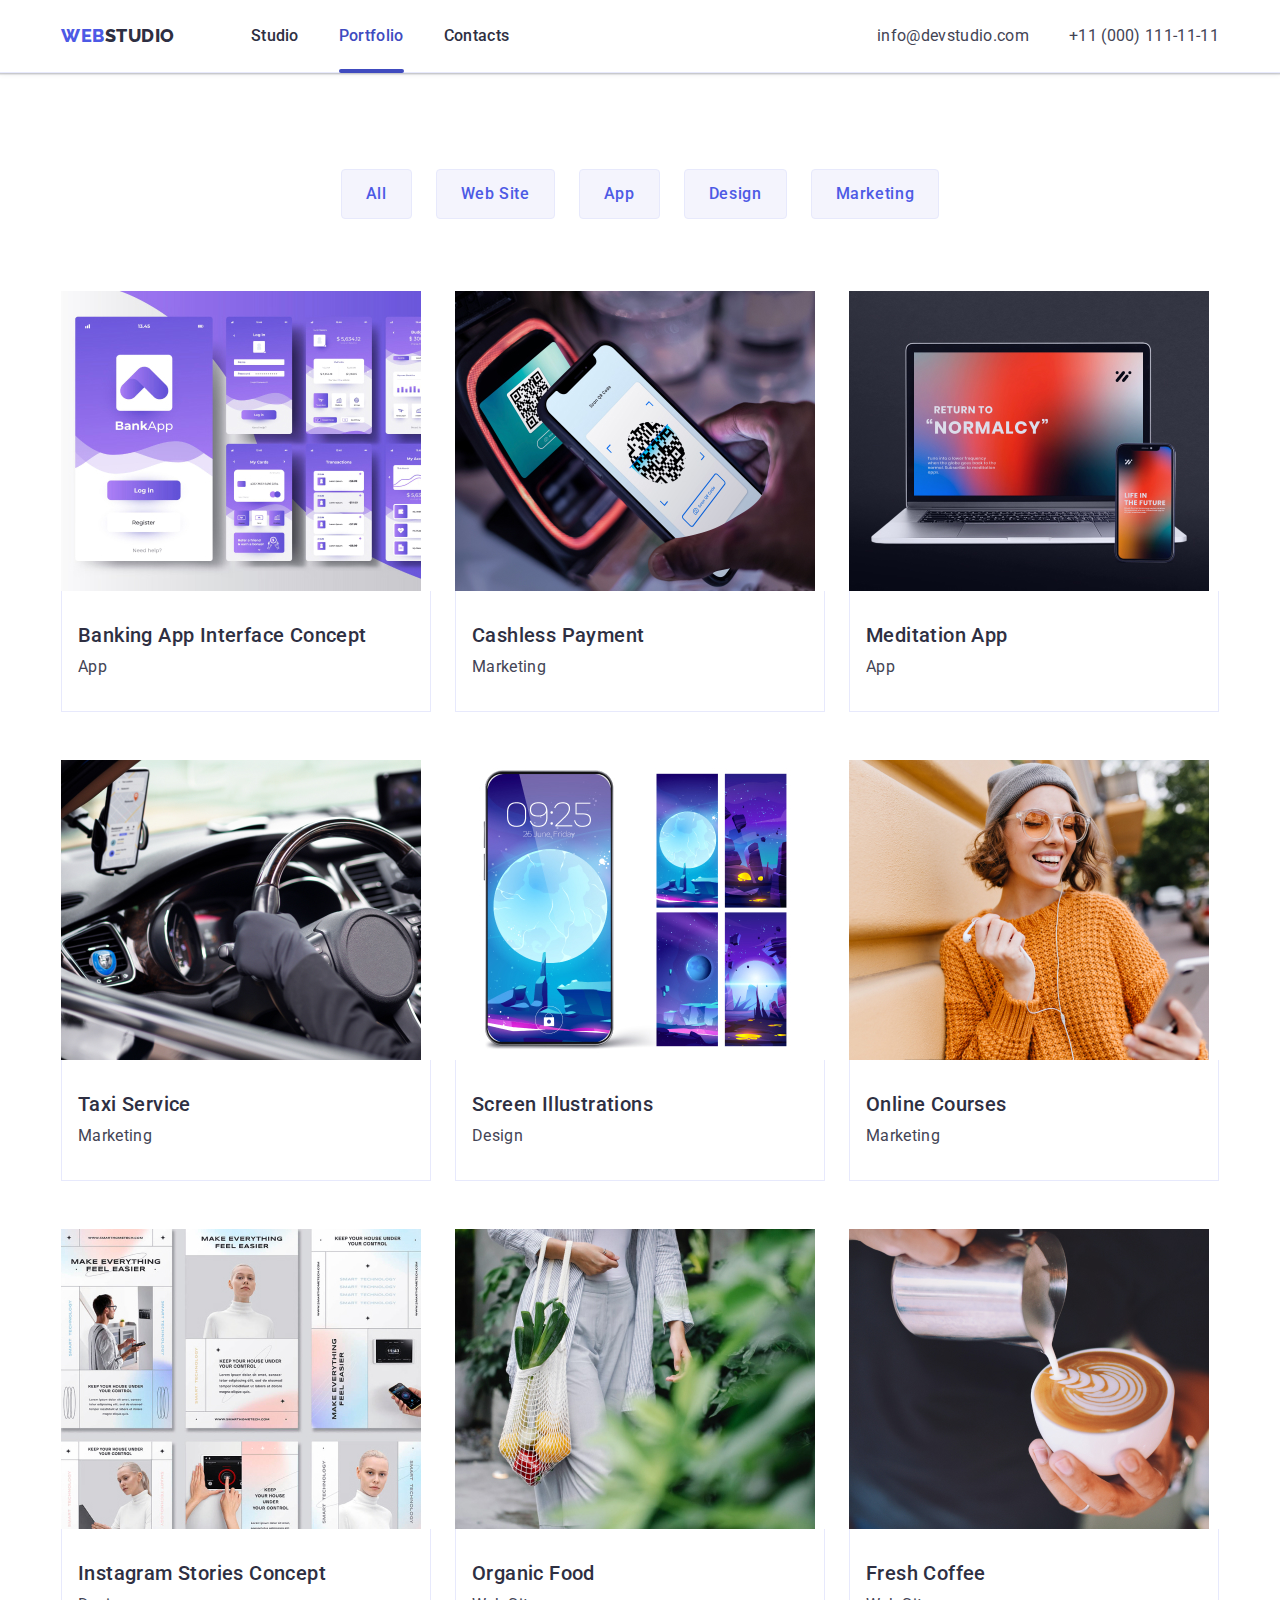
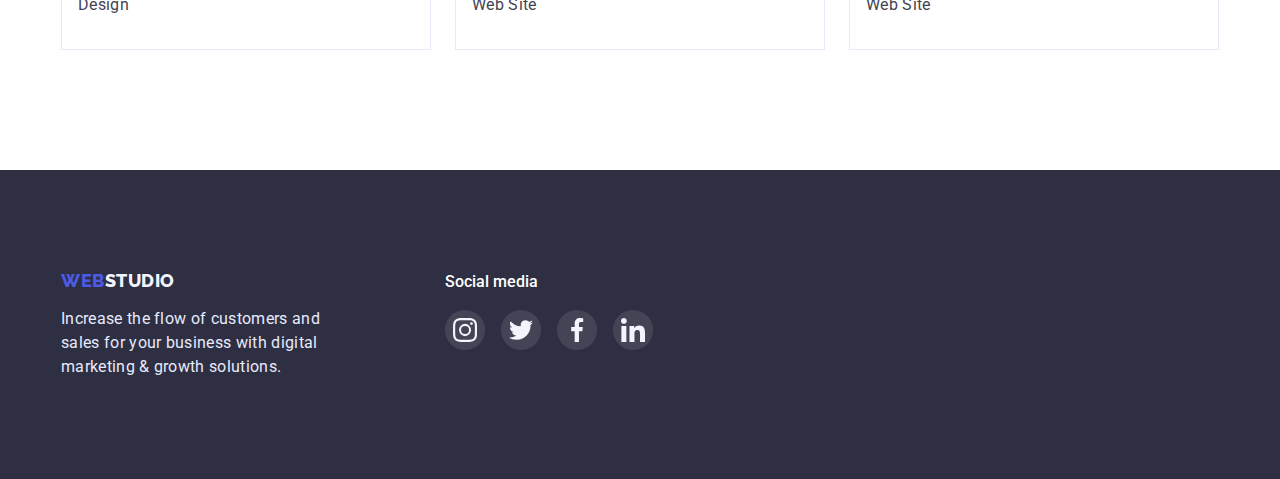
==== portfolio.html @ f6833907 "2214" ====
<!DOCTYPE html>
<html lang="en">

<head>
    <meta charset="UTF-8">
    <meta http-equiv="X-UA-Compatible" content="IE=edge">
    <meta name="viewport" content="width=device-width, initial-scale=1.0">
    <title>studio</title>
    <link rel="preconnect" href="https://fonts.googleapis.com">
    <link rel="preconnect" href="https://fonts.gstatic.com" crossorigin>
    <link
        href="https://fonts.googleapis.com/css2?family=Raleway:wght@800&family=Roboto+Mono:wght@600&family=Roboto:wght@400;500;700&display=swap"
        rel="stylesheet">
    <link rel="stylesheet" href="https://cdnjs.cloudflare.com/ajax/libs/modern-normalize/1.1.0/modern-normalize.min.css"
        integrity="sha512-wpPYUAdjBVSE4KJnH1VR1HeZfpl1ub8YT/NKx4PuQ5NmX2tKuGu6U/JRp5y+Y8XG2tV+wKQpNHVUX03MfMFn9Q=="
        crossorigin="anonymous" referrerpolicy="no-referrer" />
    <link rel="stylesheet" href="./css/styles.css" />

</head>

<body>
<header class="header">
    <div class="container header-container">
        <nav class="header-nav">
            <a class="header-logo link" href="./portfolio.html">Web<span class="header-span">Studio</span></a>
            <ul class="header-list list">
                <li class="header-item"><a class="header-button link" href="./index.html">Studio</a></li>
                <li class="header-item"><a class="header-button strip link" href="./portfolio.html">Portfolio</a></li>
                <li class="header-item"><a class="header-button link" href="">Contacts</a></li>
            </ul>
        </nav>
        <address class="header-address list">
            <ul class="header-address list">
                <li class="header-email list"><a class="header-email link"
                        href="mailto:info@devstudio.com">info@devstudio.com</a></li>
                <li class="header-email list"><a class="header-email link" href="tel:+110001111111">+11 (000)
                        111-11-11</a></li>
            </ul>
        </address>
    </div>
</header>
<main>
    <section class="section section-portfolio">
        <div class="container">
            <h1 class="visually-hidden">menu</h1>

            <ul class="menu-btn list">
                <li><button class="all-btn" type="button">All</button></li>
                <li><button class="all-btn" type="button">Web Site</button></li>
                <li><button class="all-btn" type="button">App</button></li>
                <li><button class="all-btn" type="button">Design</button></li>
                <li><button class="all-btn" type="button">Marketing</button></li>
            </ul>

            <ul class="gallery list">
                <li class="gallery-block">
                    <a class="gallery-tabl link" href="">
                        <div class="cover-photo">
                        <img class="img" src="./images/img-banking.jpg" alt="banking" width="360" styles />
                        <div class="cover-text-container">
                            <p class="cover-text">14 Stylish and User-Friendly App Design Concepts · Task Manager App · Calorie Tracker App ·
                                Exotic Fruit Ecommerce App · Cloud Storage App</p>
                        </div>
                        </div>
                        <div class="gallery-container">
                            <h2 class="gallery-title">Banking App Interface Concept</h2>
                            <p class="gallery-text">App</p>
                         </div>
                    </a>
                </li>
                <li class="gallery-block">
                    <a class="gallery-tabl link" href="">
                        <div class="cover-photo">
                        <img class="img" src="./images/img-cashless.jpg" alt="cashless" width="360" />
                        <div class="cover-text-container">
                            <p class="cover-text">14 Stylish and User-Friendly App Design Concepts · Task Manager App · Calorie Tracker App ·
                                Exotic Fruit Ecommerce App · Cloud Storage App</p>
                        </div>
                        </div>
                        <div class="gallery-container">
                            <h2 class="gallery-title">Cashless Payment</h2>
                            <p class="gallery-text">Marketing</p>
                        </div>
                    </a>
                </li>
                <li class="gallery-block">
                    <a class="gallery-tabl link" href="">
                        <div class="cover-photo">
                        <img class="img" src="./images/img-meditaion.jpg" alt="meditaion" width="360" />
                        <div class="cover-text-container">
                            <p class="cover-text">14 Stylish and User-Friendly App Design Concepts · Task Manager App · Calorie Tracker App ·
                                Exotic Fruit Ecommerce App · Cloud Storage App</p>
                        </div>
                        </div>
                        <div class="gallery-container">
                            <h2 class="gallery-title">Meditation App</h2>
                            <p class="gallery-text">App</p>
                        </div>
                    </a>
                </li>
                <li class="gallery-block">   
                    <a class="gallery-tabl link" href="">
                        <div class="cover-photo">
                        <img class="img" src="./images/img-taxi.jpg" alt="taxi" width="360" />
                        <div class="cover-text-container">
                            <p class="cover-text">14 Stylish and User-Friendly App Design Concepts · Task Manager App · Calorie Tracker App ·
                                Exotic Fruit Ecommerce App · Cloud Storage App</p>
                        </div>
                        </div>
                        <div class="gallery-container">
                            <h2 class="gallery-title">Taxi Service</h2>
                            <p class="gallery-text">Marketing</p>
                        </div>
                    </a>
                </li>
                <li class="gallery-block">
                    <a class="gallery-tabl link" href="">
                        <div class="cover-photo">
                        <img class="img" src="./images/img-screen.jpg" alt="screen" width="360" />
                        <div class="cover-text-container">
                            <p class="cover-text">14 Stylish and User-Friendly App Design Concepts · Task Manager App · Calorie Tracker App ·
                                Exotic Fruit Ecommerce App · Cloud Storage App</p>
                        </div>
                        </div>
                        <div class="gallery-container">
                            <h2 class="gallery-title">Screen Illustrations</h2>
                            <p class="gallery-text">Design</p>
                        </div>
                    </a>
                </li>
                <li class="gallery-block">
                    <a class="gallery-tabl link" href="">
                        <div class="cover-photo">
                        <img class="img" src="./images/img-online.jpg" alt="online" width="360" />
                        <div class="cover-text-container">
                            <p class="cover-text">14 Stylish and User-Friendly App Design Concepts · Task Manager App · Calorie Tracker App ·
                                 Exotic Fruit Ecommerce App · Cloud Storage App</p>
                        </div>
                        </div>
                        <div class="gallery-container">
                            <h2 class="gallery-title">Online Courses</h2>
                            <p class="gallery-text">Marketing</p>
                        </div>
                    </a>
                </li>
                <li class="gallery-block">
                    <a class="gallery-tabl link" href="">
                        <div class="cover-photo">
                        <img class="img" src="./images/img-instagram.jpg" alt="instagram" width="360" />
                        <div class="cover-text-container">
                            <p class="cover-text">14 Stylish and User-Friendly App Design Concepts · Task Manager App · Calorie Tracker App ·
                                Exotic Fruit Ecommerce App · Cloud Storage App</p>
                        </div>
                        </div>
                        <div class="gallery-container">
                            <h2 class="gallery-title">Instagram Stories Concept</h2>
                            <p class="gallery-text">Design</p>
                        </div>
                    </a>
                </li>
                <li class="gallery-block">
                    <a class="gallery-tabl link" href="">
                        <div class="cover-photo">
                        <img class="img" src="./images/img-organic.jpg" alt="organic" width="360" />
                        <div class="cover-text-container">
                            <p class="cover-text">14 Stylish and User-Friendly App Design Concepts · Task Manager App · Calorie Tracker App ·
                                Exotic Fruit Ecommerce App · Cloud Storage App</p>
                        </div>
                        </div>
                        <div class="gallery-container">
                            <h2 class="gallery-title">Organic Food</h2>
                            <p class="gallery-text">Web Site</p>
                        </div>
                    </a>
                </li>
                <li class="gallery-block">
                    <a class="gallery-tabl link" href="">
                        <div class="cover-photo">
                        <img class="img" src="./images/img-fresh.jpg" alt="fresh" width="360" />
                        <div class="cover-text-container">
                            <p class="cover-text">14 Stylish and User-Friendly App Design Concepts · Task Manager App · Calorie Tracker App ·
                                Exotic Fruit Ecommerce App · Cloud Storage App</p>
                        </div>
                        </div>
                        <div class="gallery-container">
                            <h2 class="gallery-title">Fresh Coffee</h2>
                            <p class="gallery-text">Web Site</p>
                        </div>
                    </a>
                </li>
            </ul>
        </div>
    </section>
</main>
<footer class="footer">
    <div class="container foot-cont">
        <div class="footer-container">
            <a class="footer-logo link" href="./index.html">Web<span class="footer-span">Studio</span></a>
            <p class="footer-text">Increase the flow of customers and
                sales for your business with digital
                marketing & growth solutions.</p>
        </div>
        <div class="footer-social">
            <p class="social-text">Social media</p>
            <ul class="soc-media list">

                <li class="social-item">
                    <a href="" class="footer-social-link link">
                        <svg width="24" height="24" class="social-icon">
                            <use href="./images/sprite.svg#icon-instagram"> </use>
                        </svg>
                    </a>
                </li>
                <li class="social-item">
                    <a href="" class="footer-social-link link">
                        <svg width="24" height="24" class="social-icon">
                            <use href="./images/sprite.svg#icon-twitter"> </use>
                        </svg>
                    </a>
                </li>
                <li class="social-item">
                    <a href="" class="footer-social-link link">
                        <svg width="24" height="24" class="social-icon">
                            <use href="./images/sprite.svg#icon-facebook"> </use>
                        </svg>
                    </a>
                </li>
                <li class="social-item">
                    <a href="" class="footer-social-link link">
                        <svg width="24" height="24" class="social-icon">
                            <use href="./images/sprite.svg#icon-linkedin"></use>
                        </svg>
                    </a>
                </li>
            </ul>
        </div>
    </div>
</footer>
</body>
---- css/styles.css ----
:root{
--body: #434455;
--header: #ffffff;
--header-logo: #4d5ae5;
--header-email: #434455;
--hover-focus: #404bbf;
--header-button: #2E2F42;
--header-borbot: #E7E9FC;
--hero: #2E2F42;
--hero-F: #FFFFFF;
--main-title-color: #ffffff;
--hero-btn-background: #4D5AE5;
--about-subtitle: #2E2F42;
--about-text: #434455;
--promo-title: #2E2F42;
--section-team-background: #F4F4FD;
--team-title:#2E2F42;
--team-title-name: #2E2F42;
--team-text: #434455;
--gallery-title: #2E2F42;
--gallery-text: #434455;
--footer-text: #E7E9FC;
--second-title-color: #303030;
--main-btn-color: #ffffff;     
--all-btn: #4d5ae5;
--all-btn-bord: #E7E9FC;
--footer: #2e2f42;
--footer-logo: #4d5ae5;
--span: #2e2f42;
--footer-span: #f4f4fd;
--customers-link: #8E8F99;
--footer-social-link:#31D0AA;
--modal: #FCFCFC;
--var-transition: color 250ms cubic-bezier(0.4, 0, 0.2, 1);
}
body{
    font-family: 'Roboto', sans-serif;    
    color: var(--body);
    font-size: 16px;
    line-height: 1.5;
    margin: 0;
}
.link {
    text-decoration: none;
}
.list{
    list-style: none;
    padding: 0;
    margin: 0;
}
.container{
    width: 1158px;
    margin: 0 auto;
    padding-left: 15px;
    padding-right: 15px;
}
.header-container{
    display: flex;
    justify-content: space-between;
    align-items: center;
}
.section {
    padding: 120px 0;
}
.header {
    border-bottom: 1px solid var(--header-borbot);
    box-shadow: 0px 2px 1px rgba(46, 47, 66, 0.08), 0px 1px 1px rgba(46, 47, 66, 0.16), 0px 1px 6px rgba(46, 47, 66, 0.08);
}
.header-nav {
    display: flex;
    align-items: center;
}
.header-logo {
    font-family: 'Raleway', sans-serif;
    font-weight: 800;
    font-size: 18px;
    line-height: 1.17;     
    display: flex;
    align-items: center;
    letter-spacing: 0.03em;
    text-transform: uppercase;               
    color: var(--header-logo);  
    text-decoration: none;
    flex-direction: row;
    align-items: flex-start;
    padding: 0px;
    margin-right: 76px;
}
.header-list {
    display: flex;
    align-items: flex-start;
    padding: 0px;
    gap: 40px;
    top: 0px;
}
.header-span {
    color: var(--span);
}
.header-button.strip{
    color: var(--hover-focus);
}
.header-button{
    font-family: 'Roboto', sans-serif;
    font-weight: 500;
    font-size: 16px;
    line-height: 1.5;
    letter-spacing: 0.02em;
    color: var(--header-button); 
    text-decoration: none;
    flex: none;
    order: 0;
    flex-grow: 0;
    padding: 24px 0;
    display: block;
    position: relative;
    transition: color 250ms cubic-bezier(0.4, 0, 0.2, 1);   
}
.header-button:hover {
    color: var(--hover-focus);
}
.header-button:focus {
   color: var(--hover-focus);  
}
.header-button.strip::after{
    position: absolute;
    margin: 21px 0;
    color: var(--hover-focus);
}
.strip::after{
    content: "";
    display: block;
    background-color: var(--hover-focus);
    width: 100%;
    height: 4px;
    left: 0;
    border-radius: 2px; 
}
.header-address {
    font-style: normal;
    display: flex;
    gap: 40px;
}
.header-email {
    font-family: 'Roboto';
    font-size: 16px;
    line-height: 1.5;
    letter-spacing: 0.02em;
    color: var(--header-email);
    transition: var(--var-transition);
}
.header-email:hover {
    color: var(--hover-focus);

}
.header-email:focus {
    color: var(--hover-focus)
}
.hero {    
    background-color: var(--hero);
    background-image: linear-gradient(rgba(46, 47, 66, 0.7), rgba(46, 47, 66, 0.7)), url(../images/office-1.jpg); 
    max-width: 1440px;
    margin: 0 auto;
    padding: 188px 0;
    text-align: center;
    background-repeat: no-repeat;
    background-position: center;
    background-size: cover;
}
.about-list {
    display: flex;
    gap: 24px;
}
.hero-title {
    font-family: 'Roboto', sans-serif;
    margin: 0 auto 48px;
    width: 496px;
    font-weight: 700;
    font-size: 56px;
    line-height: 1.07;
    text-align: center;
    letter-spacing: 0.02em;
    color: var(--hero-F);
}
.hero-btn {
    font-family: inherit;
    display: block;
    margin: 0 auto;
    font-weight: 500;
    font-size: 16px;
    line-height: 1.5;
    letter-spacing: 0.04em;
    color: var(--hero-F);
    background-color: var(--hero-btn-background);
    box-shadow: 0px 4px 4px rgba(0, 0, 0, 0.15);
    border-radius: 4px;
    cursor: pointer;
    padding: 16px 32px;
    border: 0;
    transition: background-color 250ms cubic-bezier(0.4, 0, 0.2, 1);
}
.hero-btn:hover {
    background-color: var(--hover-focus); 
    color: var(--hero-F);   
}
.hero-btn:focus {
    background-color: var(--hover-focus);
    color: var(--hero-F);
}
.visually-hidden {
    position: absolute;
    width: 1px;
    height: 1px;
    margin: -1px;
    border: 0;
    padding: 0;
    white-space: nowrap;
    clip-path: inset(100%);
    clip: rect(0 0 0 0);
    overflow: hidden;
    color: var(--about-subtitle);
}
.about-item {
    width: calc((100% - 72px)/4);
}
.about-item::before{
    display: block;
    content: "";
    height: 112px;       
    background-color: var(--section-team-background);
    border-radius: 4px;
    margin-bottom: 8px;
}
.icon-strategy::before{
    background-image: url(../images/antenna.svg);
    background-position: center;
    background-repeat: no-repeat;
}
.icon-punctuality::before{
    background-image: url(../images/clock.svg);
    background-position: center;
    background-repeat: no-repeat;
}
.icon-diligence::before{
    background-image: url(../images/diagram.svg);
    background-position: center;
    background-repeat: no-repeat;
}
.icon-technologies::before{
    background-image: url(../images/astronaut.svg);
    background-position: center;
    background-repeat: no-repeat;
}
.about-subtitle{
    font-family: 'Roboto', sans-serif;
    font-weight: 500;
    font-size: 20px;
    line-height: 1.2;
    letter-spacing: 0.02em;
    color: var(--about-subtitle); 
    margin: 0 0 8px;     
}
.about-text {
    font-family: 'Roboto', sans-serif;
    font-size: 16px;
    line-height: 1.5;
    letter-spacing: 0.02em;    
    color: var(--about-text); 
    flex: none;
    order: 1;
    flex-grow: 0;
    margin: 0;
}
.about {
    padding-top: 0;
}
.promo-title{
    font-family: 'Roboto', sans-serif;
    font-weight: 700;
    font-size: 36px;
    line-height: 1.11;
    text-align: center;
    letter-spacing: 0.02em;
    text-transform: capitalize;
    color: var(--promo-title);
    margin: 0 0 72px;
}
.promo-subject{
    gap: 24px;
}
.img {
    display: block;
}
.style{
    display: block;
    max-width: 100%;
}
.team {
    padding: 120px 0;
    background-color: var(--section-team-background);
}
.team-list {
    display: flex;
    gap: 24px;
}
.team-info{
    width: calc((100% - 72px)/4);
    background-color: var(--header);
    display: block;
    border-radius: 0px 0px 4px 4px;
}
.team-style{
    padding: 32px 0;
    text-align: center;
}
.team-title-name {
    font-family: 'Roboto', sans-serif;
    font-weight: 500;
    font-size: 20px;
    line-height: 1.2;       
    letter-spacing: 0.02em;
    color:  var(--team-title-name);          
    flex: none;
    order: 0;
    flex-grow: 0;
    margin: 0 0 8px;
}
.team-text {
    font-family: 'Roboto', sans-serif;
    font-weight: 400;
    font-size: 16px;
    line-height: 1.5;        
    letter-spacing: 0.02em;
    color: var(--team-text);
    flex: none;
    order: 1;
    flex-grow: 0;
    margin-bottom: 8px;
}
.social-list{
    gap: 24px;  
    justify-content: center;  
}
.team-social{
    display: flex;
    align-items: center;
    justify-content: center;
    background-color: var(--all-btn);
    border-radius: 50%;
    width: 40px;
    height: 40px;
    color: var(--section-team-background);
    transition: background-color 250ms cubic-bezier(0.4, 0, 0.2, 1);
}
.team-social:is(:hover, :focus){
background-color: var(--hover-focus);
}
.team-icon {
    fill: currentColor;
}
.team-icon:is(:hover, :focus){
    fill: var(--second-title-color);
}
.customers-list{
    justify-content: center;
    gap: 24px;
}
.customers-item{
    width: calc((100% - 120px)/6);
    height: 88px;
}
.customers-link{
    width: 100%;
    height: 100%;
    display: flex;
    align-items: center;
    justify-content: center;
    color: var(--customers-link);
    border: 1px solid var(--customers-link);
    border-radius: 4px;
    gap: 24px;   
    transition: border 250ms cubic-bezier(0.4, 0, 0.2, 1), color 250ms cubic-bezier(0.4, 0, 0.2, 1);
}
.customers-link:is(:hover, :focus) {
    border-color: var(--hover-focus);
    color: var(--hover-focus);
}
.customers-icon{
    display: flex;
    justify-content: center;
    fill: currentColor;
}
/**-----Portfolio---------*/
.list {
    list-style: none;
    display: flex;
    align-items: center;
    flex-wrap: wrap;
    padding: 0;
    margin: 0;
}
.section-portfolio {
    padding-top: 96px;
}
.menu-btn{
    justify-content: center;
    margin-bottom: 72px;
    padding: 0px 0px;
    gap: 24px;
}
.all-btn {
    font-family: 'Roboto', sans-serif;
    cursor: pointer;
    font-weight: 500;
    font-size: 16px;
    line-height: 1.5;
    display: flex;
    align-items: center;
    text-align: center;
    letter-spacing: 0.04em;
    color: var(--all-btn);
    background-color: var(--section-team-background);
    border: 1px solid var(--all-btn-bord);
    padding: 12px 24px;
    border-radius: 4px;
    gap: 24px;  
    transition: background-color 250ms cubic-bezier(0.4, 0, 0.2, 1), color 250ms cubic-bezier(0.4, 0, 0.2, 1), border 250ms cubic-bezier(0.4, 0, 0.2, 1), box-shadow 250ms cubic-bezier(0.4, 0, 0.2, 1);
}
.all-btn:hover {
    box-shadow: 0px 3px 1px rgba(0, 0, 0, 0.1), 0px 2px 1px rgba(0, 0, 0, 0.08), 0px 2px 2px rgba(0, 0, 0, 0.12);
    background-color: var(--hover-focus);
    color: var(--section-team-background);
    border-color: var(--hover-focus);
}
.all-btn:focus {
    box-shadow: 0px 3px 1px rgba(0, 0, 0, 0.1), 0px 2px 1px rgba(0, 0, 0, 0.08), 0px 2px 2px rgba(0, 0, 0, 0.12);
    background-color: var(--hover-focus); 
    color: var(--section-team-background);
    border-color: var(--hover-focus);
}
.gallery{
    background-color: var(--hero-F);
    text-decoration: none; 
    display: flex;
    flex-wrap: wrap;
    gap: 48px 24px;
}
.gallery-block {
    width: calc((100% - 48px)/3);
}
.gallery-tabl{
    display: block;
    transition: box-shadow 250ms cubic-bezier(0.4, 0, 0.2, 1);
}
.gallery-tabl:hover{
    box-shadow: 0px 1px 6px rgba(46, 47, 66, 0.08), 0px 1px 1px rgba(46, 47, 66, 0.16), 0px 2px 1px rgba(46, 47, 66, 0.08);
}
.gallery-tabl:focus {
    box-shadow: 0px 1px 6px rgba(46, 47, 66, 0.08), 0px 1px 1px rgba(46, 47, 66, 0.16), 0px 2px 1px rgba(46, 47, 66, 0.08);
}
.gallery-container {
    padding: 32px 16px;
    border: 1px solid #E7E9FC;
    border-top: 0;
}
.gallery-title{
    text-decoration: none;
    font-weight: 500;
    font-size: 20px;
    line-height: 1.2;        
    letter-spacing: 0.02em;       
    color: var(--gallery-title);
    margin: 0 0 8px;
}
.gallery-text{
    font-style: normal;
    font-size: 16px;
    line-height: 1.5;
    letter-spacing: 0.02em;
    color: var(--gallery-text);
    margin: 0;
}
.gallery-tabl:hover .cover-text-container{
    transform: translateY(0);
}
.cover-photo{
    position: relative;
    overflow: hidden;
}
.cover-text {
    font-weight: 400;
    font-size: 16px;
    line-height: 1.5;
    letter-spacing: 0.02em;
    color: var(--footer-span);
    background: linear-gradient(0deg, rgba(77, 90, 229, 0.1), rgba(77, 90, 229, 0.1)), url(4);
    margin: 0;
}
.cover-text-container{
    position: absolute;
    width: 360px;
    height: 300px;
    padding: 40px 32px;
    left: 0px;
    top: 0px;
    transform: translateY(100%);
    transition: transform 250ms linear ;
    background-color: var(--all-btn); 
}

/**-----Footer---------*/
.footer {
    background-color: var(--footer); 
    padding: 100px 0;
}
.foot-cont{
    display: flex;
}
.footer-container{
    width: 264px;
    margin: 0 120px 0 0;
}
.footer-title {
    position: absolute;
    width: 115px;
    height: 22px;
    left: 156px;
    top: 2380px;
}
.footer-logo {
    font-family: 'Raleway', sans-serif;
    text-decoration: none;
    font-weight: 800;
    font-size: 18px;
    line-height: 1.17;           
    display: inline-block;
    letter-spacing: 0.03em;
    text-transform: uppercase;              
    color: var(--footer-logo);
    margin-bottom: 16px;
}
.footer-span {
    color: var(--footer-span);
}
.footer-text {
    font-family: 'Roboto', sans-serif;
    font-weight: 400;
    font-size: 16px;
    line-height: 1.5;           
    letter-spacing: 0.02em;
    color: var(--footer-text);
    margin: 0;
}
.footer-social {
    margin-right: auto;   
}
.social-text{
    align-items: flex-start;
    font-family: 'Roboto';
    font-weight: 500;
    font-size: 16px;    
    color: var(--header);
    line-height: 1.5; 
    margin: 0 0 16px;
}
.soc-media{
    display: flex;
    justify-content: center;
    gap: 16px; 
}
.social-item{
    width: 40px;
    height: 40px;
}
.footer-social-link{
    display: flex;
    justify-content: center;
    align-items: center;
    border-radius: 50%;
    width: 100%;
    height: 100%;
    background-color: rgba(255, 255, 255, 0.1);
    transition: background-color 250ms cubic-bezier(0.4, 0, 0.2, 1);
}
.footer-social-link:is(:hover, :focus){
    background-color: var(--footer-social-link);
}   
.social-icon{
    fill: var(--section-team-background);
}
.footer-box{
    display: flex;
}
.footer-label{
    display: flex;
    gap: 24px;
}
.footer-name{
   align-items: flex-start;
    font-family: 'Roboto';
    font-weight: 500;
    font-size: 16px;
    color: var(--header);
    line-height: 1.5;
    margin: 0 0 16px; 
    cursor: pointer;
}
.subscribe-btn{
    display: flex;
    font-weight: 500;
    padding: 8px 24px;
    margin: auto;
    cursor: pointer;
    justify-content: center;
    align-items: center;
    gap: 16px;
    max-height: 40px;
    border: none;
    border-radius: 4px;
    color: var(--hero-F);
    background-color: var(--all-btn);
    transition: background-color 250ms cubic-bezier(0.4, 0, 0.2, 1); 
}
.subscribe-btn:is(:hover, :focus) {
    background-color: var(--hover-focus);
}  
.footer-mail{
    width: 264px;
    height: 40px;
    font-size: 12px;
    border: 1px solid rgba(255, 255, 255, 0.3);
    color: rgba(255, 255, 255, 0.6);
    filter: drop-shadow(0px 4px 4px rgba(0, 0, 0, 0.15));
    border-radius: 4px; 
    background: var(--footer);
    padding: 8px 16px;
}
.footer-icon{
   display: inline-block;
    filter: drop-shadow(0px 4px 4px rgba(0, 0, 0, 0.25));
    flex: none;
    order: 1;
    flex-grow: 0;  
}


/**-----Modal---------*/
.backdrop{
    position: fixed;
    top: 0;
    left: 0;
    width: 100%;
    height: 100%;
    background-color: rgba(46, 47, 66, 0.4); 
    transition: opcity 250ms cubic-bezier(0.4, 0, 0.2, 1), visibility 250ms cubic-bezier(0.4, 0, 0.2, 1);
}
.is-hidden{
    opacity: 0;
    visibility: hidden;
    pointer-events: none;
}
.modal{
    position: absolute;
    width: 408px;
    padding: 72px 24px 24px;
    background-color: var(--modal); 
    border-radius: 4px;
    box-shadow: 0px 1px 1px rgba(0, 0, 0, 0.14), 0px 1px 3px rgba(0, 0, 0, 0.12), 0px 2px 1px rgba(0, 0, 0, 0.2);
    top: 50%;
    left: 50%;
    transform: translate(-50%, -50%) scale(1); 
    transition: transform 250ms cubic-bezier(0.4, 0, 0.2, 1);
} 
.backdrop.is-hidden .modal{
    transform: translate(-50%, -50%) scale(0);
}
.modal-close{
    position: absolute;
    display: flex;
    justify-content: center;
    align-items: center;
    cursor: pointer;
    width: 24px;
    height: 24px;
    top: 24px;
    right: 24px;
    border: 1px solid rgba(0, 0, 0, 0.1);
    transition: background-color 250ms cubic-bezier(0.4, 0, 0.2, 1), fill 250ms cubic-bezier(0.4, 0, 0.2, 1);
    border-radius: 50%;
}
.modal-close:is(:hover, :focus){
    background-color: var(--hover-focus);
    fill: var(--hero-F);
}
.no-scroll{
    overflow: hidden;
}
.modal-title{
    font-weight: 500;
    font-size: 16px;
    line-height: 1.5;
    text-align: center;
    letter-spacing: 0.02em;    
    color: var(--about-subtitle);
    margin: 0 0 16px 0;  
}
.modal-wrap {
    margin-bottom: 8px;
}
.modal-input{
    width: 100%;
    height: 40px;
    box-sizing: border-box;
    border: 1px solid rgba(33, 33, 33, 0.2);
    font-size: 12px;
    border-radius: 4px;
    padding-left: 38px;
    font-size: 12px;
    color: var(--body);
    background: transparent;
    outline: none;
    transition: border-color 250ms cubic-bezier(0.4, 0, 0.2, 1), fill 250ms cubic-bezier(0.4, 0, 0.2, 1);
}
.modal-input:focus{
    border-color: var(--hero-btn-background);
}
.modal-input:focus + .modal-svg-icon {
    fill: var(--hero-btn-background);
}
.modal-input::placeholder {
    font-weight: 400;
    font-size: 12px;
    line-height: 1.33;
    letter-spacing: 0.04em;
    color: rgba(117, 117, 117, 0.5);
}
.modal-svg-icon {
    position: absolute;
    left: 16px;
    top: 50%;
    transform: translateY(-50%);
    transition: background-color 250ms cubic-bezier(0.4, 0, 0.2, 1), fill 250ms cubic-bezier(0.4, 0, 0.2, 1);
}
.input-wrap {
    position: relative;
}
.modal-label-text{
    display: block;
    margin-bottom: 4px;
    font-size: 12px;
}
.modal-textarea{
    width: 100%;
    height: 120px;
    border:1px solid rgba(33, 33, 33, 0.2);
    font-size: 12px;
    color: var(--body);
    border-radius: 4px;
    background-color: transparent;
    resize: none;
    padding: 8px 16px;
    outline: none;
    transition: border-color 250ms cubic-bezier(0.4, 0, 0.2, 1), fill 250ms cubic-bezier(0.4, 0, 0.2, 1);
}
.modal-textarea:focus {
    border-color: var(--hero-btn-background);
} 
.check-text{
    display: flex;
    font-size: 12px;
    line-height: 1.33;
    letter-spacing: 0.04em;
    color: #757575;
    gap: 8px;
}
.check-span{
 color: var(--footer-logo);
}

.check-text .check-icon-span {
    width: 16px;
    height: 16px;
    border-radius: 2px; 
    border: 1px solid rgba(46, 47, 66, 0.4);
    display: flex;
    align-items: center;
    justify-content: center;
    fill: transparent;  
}
.modal-check:focus + .check-text .check-icon-span{
    background-color: var(--hover-focus);
    border-color: var(--hover-focus);
}
.modal-check:checked + .check-text .check-icon-span{
    background-color: var(--hover-focus);
    border-color: var(--hover-focus);
    fill: var(--footer-span);
}
.modal-button{
    display: flex;
    font-weight: 500;
    cursor: pointer;
    width: 169px;
    height: 56px;
    color: var(--all-btn-bord);
    background: var(--all-btn);
    align-items: center;
    justify-content: center;  
    border-radius: 4px;  
    border: none;
    transform: translateX(50% -50%);

    box-shadow: 0px 4px 4px rgba(0, 0, 0, 0.15);
    transition: background-color 250ms cubic-bezier(0.4, 0, 0.2, 1), fill 250ms cubic-bezier(0.4, 0, 0.2, 1);
    margin: 24px auto 0;
}
.modal-button:is(:hover, :focus) {
    background-color: var(--hover-focus);
}
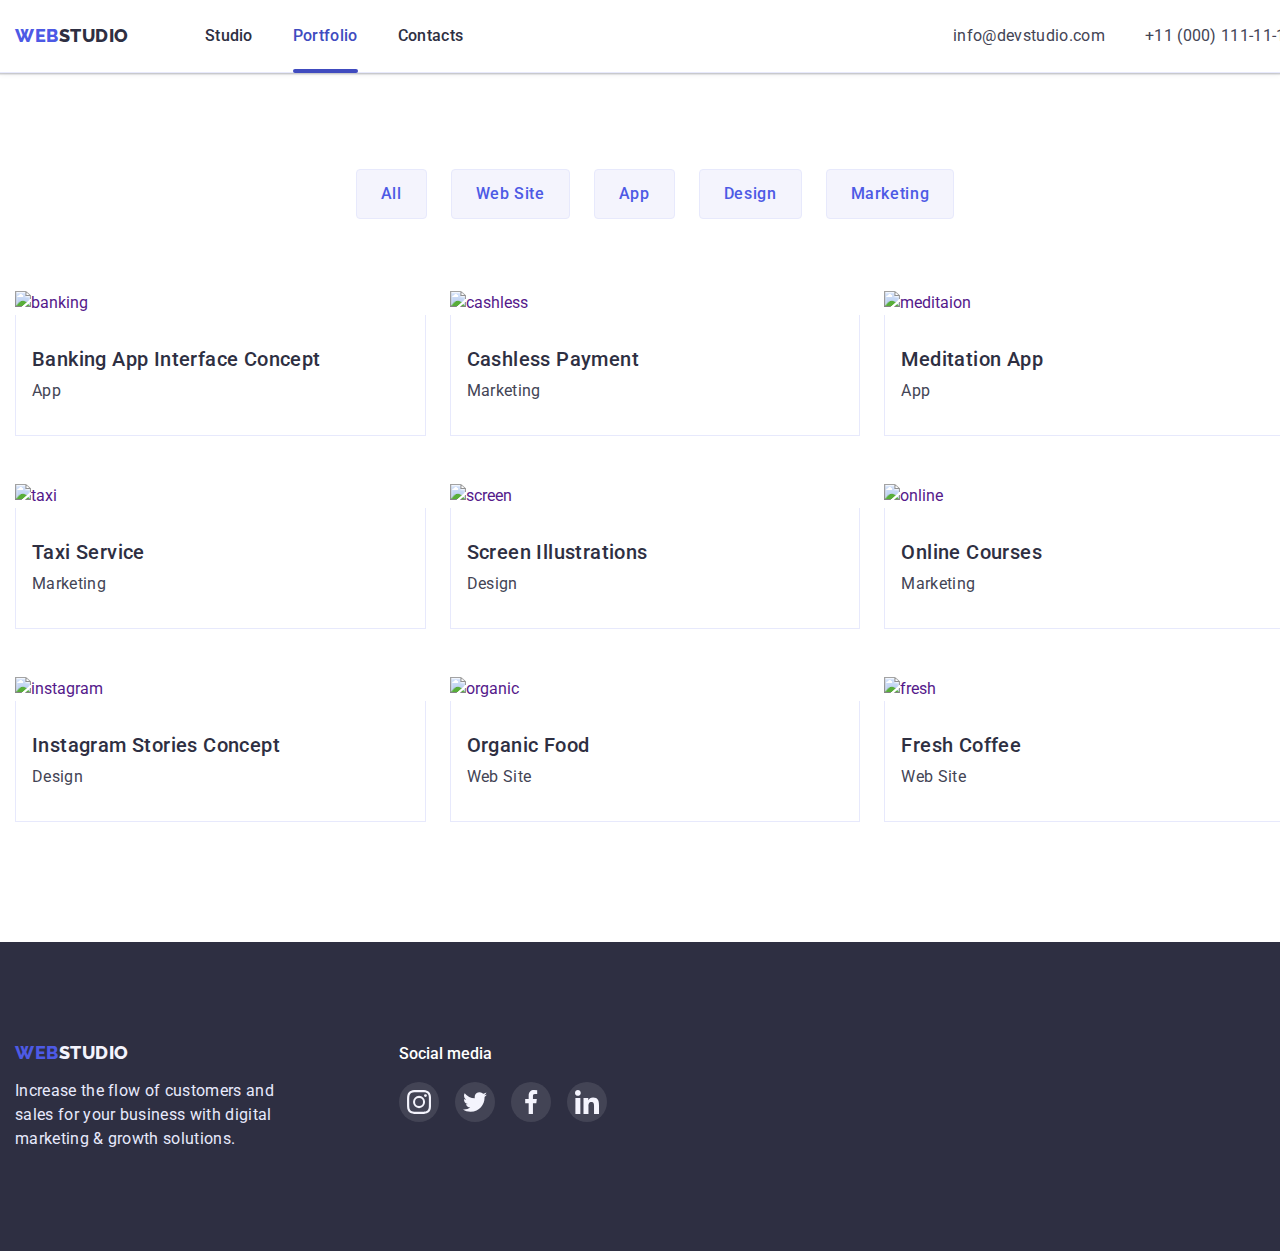
==== commit f6f3e583: "0115" ====
--- a/portfolio.html
+++ b/portfolio.html
@@ -56,6 +56,12 @@
                 <li class="gallery-block">
                     <a class="gallery-tabl link" href="">
                         <div class="cover-photo">
+                        <picture>
+                            <source
+                            srcset="./images/bankingmob-1x.jpg 1x, ./images/bankingmob-2x.jpg 2x,
+                            ./images/bankingtab-1x.jpg 1x, ./images/bankingtab-2x.jpg 2x, ./images/bankingdesk.jpg-1x 1x, 
+                            ./images/bankingdesk.jpg-2x 2x"   />
+                        </picture>
                         <img class="img" src="./images/img-banking.jpg" alt="banking" width="360" styles />
                         <div class="cover-text-container">
                             <p class="cover-text">14 Stylish and User-Friendly App Design Concepts · Task Manager App · Calorie Tracker App ·
--- a/css/styles.css
+++ b/css/styles.css
@@ -49,7 +49,7 @@
     margin: 0;
 }
 .container{
-    width: 1158px;
+    width: 100%;
     margin: 0 auto;
     padding-left: 15px;
     padding-right: 15px;
@@ -86,6 +86,7 @@
     padding: 0px;
     margin-right: 76px;
 }
+
 .header-list {
     display: flex;
     align-items: flex-start;
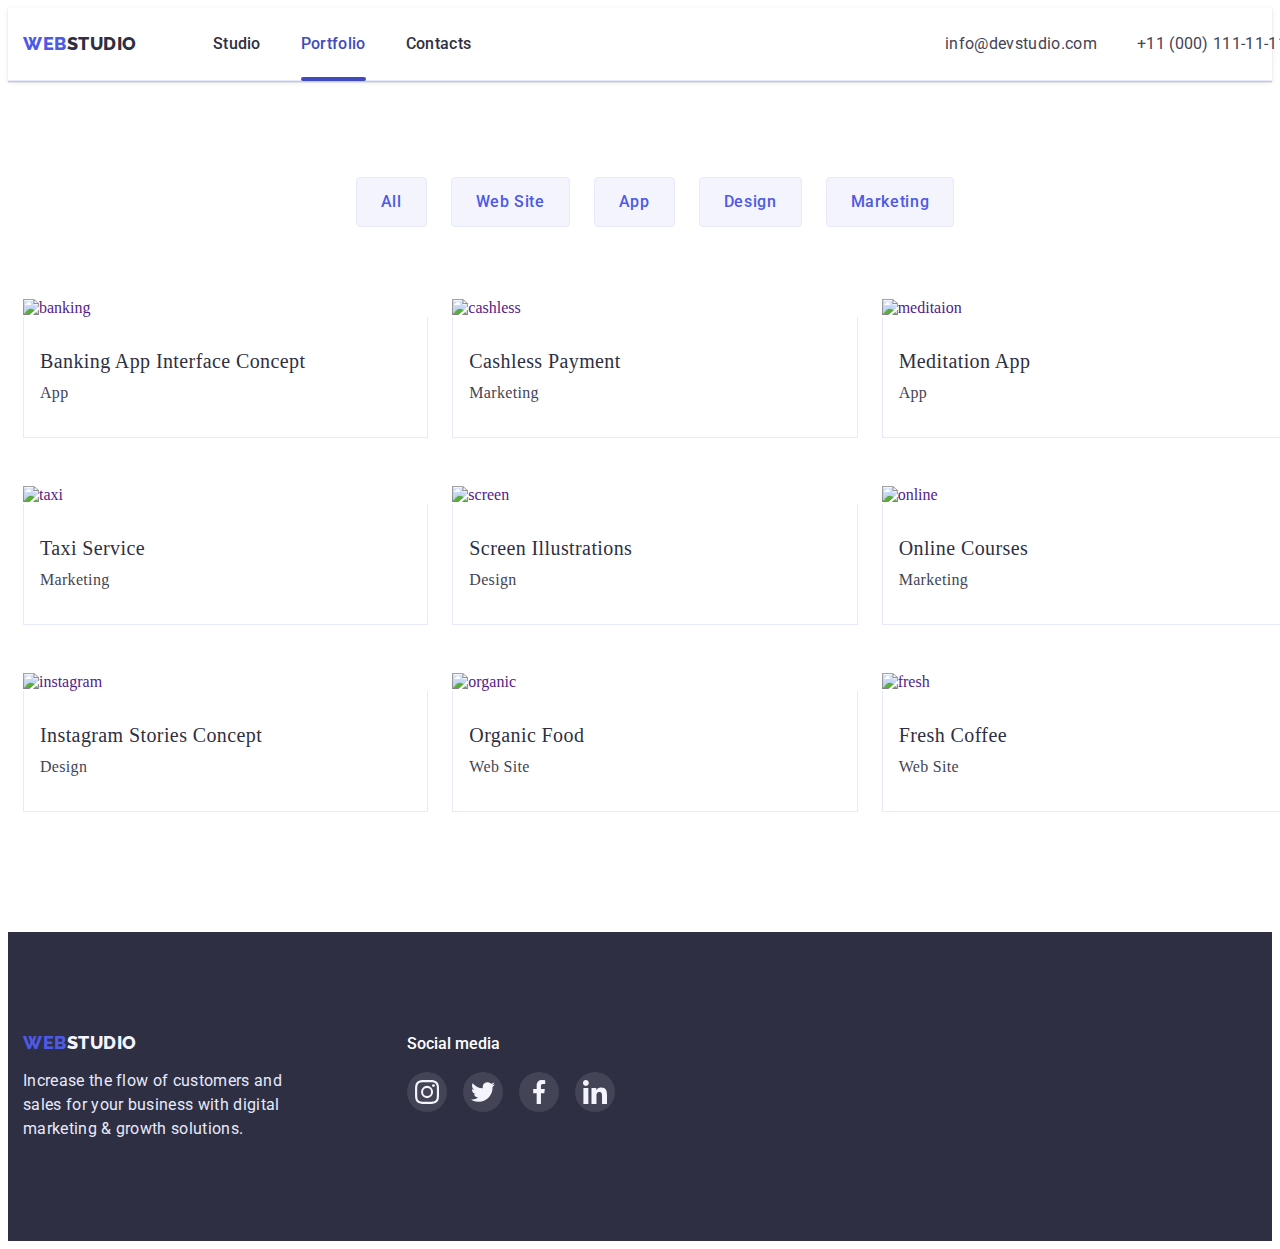
==== commit 52ec05ce: "1204" ====
--- a/portfolio.html
+++ b/portfolio.html
@@ -60,7 +60,8 @@
                             <source
                             srcset="./images/bankingmob-1x.jpg 1x, ./images/bankingmob-2x.jpg 2x,
                             ./images/bankingtab-1x.jpg 1x, ./images/bankingtab-2x.jpg 2x, ./images/bankingdesk.jpg-1x 1x, 
-                            ./images/bankingdesk.jpg-2x 2x"   />
+                            ./images/bankingdesk.jpg-2x 2x" 
+                            media="(min-width: 1158px)"  />
                         </picture>
                         <img class="img" src="./images/img-banking.jpg" alt="banking" width="360" styles />
                         <div class="cover-text-container">
--- a/css/styles.css
+++ b/css/styles.css
@@ -33,7 +33,7 @@
 --modal: #FCFCFC;
 --var-transition: color 250ms cubic-bezier(0.4, 0, 0.2, 1);
 }
-body{
+.body{
     font-family: 'Roboto', sans-serif;    
     color: var(--body);
     font-size: 16px;
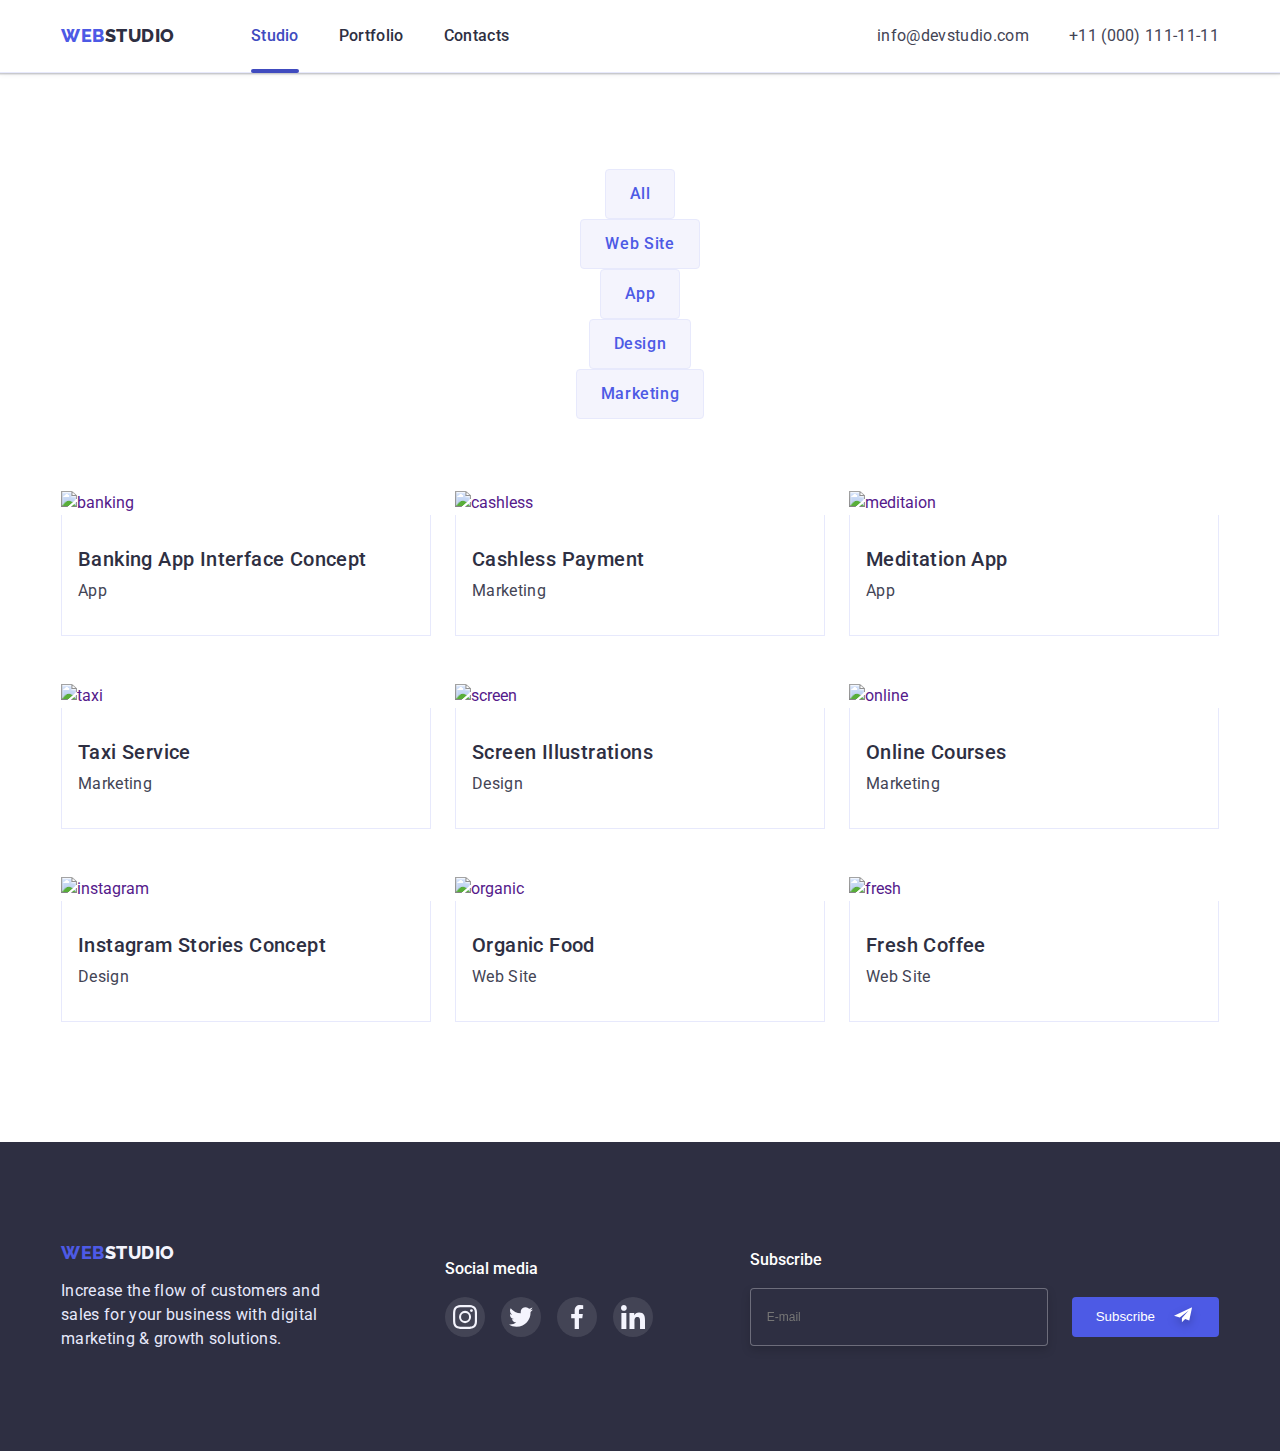
==== commit 0aae3bff: "1225" ====
--- a/portfolio.html
+++ b/portfolio.html
@@ -24,12 +24,12 @@
         <nav class="header-nav">
             <a class="header-logo link" href="./portfolio.html">Web<span class="header-span">Studio</span></a>
             <ul class="header-list list">
-                <li class="header-item"><a class="header-button link" href="./index.html">Studio</a></li>
-                <li class="header-item"><a class="header-button strip link" href="./portfolio.html">Portfolio</a></li>
+                <li class="header-item"><a class="header-button strip link" href="./index.html">Studio</a></li>
+                <li class="header-item"><a class="header-button link" href="./portfolio.html">Portfolio</a></li>
                 <li class="header-item"><a class="header-button link" href="">Contacts</a></li>
             </ul>
         </nav>
-        <address class="header-address list">
+        <address class="address list">
             <ul class="header-address list">
                 <li class="header-email list"><a class="header-email link"
                         href="mailto:info@devstudio.com">info@devstudio.com</a></li>
@@ -37,6 +37,64 @@
                         111-11-11</a></li>
             </ul>
         </address>
+
+        <button class="charm-menu" js-open-menu type="button">
+            <svg class="mobile-icon" width="32" height="22">
+                <use href="./images/symbol-defs.svg#icon-menu-hamburger"></use>
+            </svg>
+        </button>
+
+    </div>
+
+    <div class="mob-menu is-hidden" js-menu-container>
+        <button class="mob-menu-close" js-close-menu type="button">
+            <svg class="mob-menu-close-icon" width="8" height="8">
+                <use href="./images/symbol-defs.svg#icon-close-black-18dp-2-1"> </use>
+            </svg>
+        </button>
+        <ul class="mob-menu-list list">
+            <li class="mob-menu-item"><a class="mob-menu-button link" href="./index.html">Studio</a></li>
+            <li class="mob-menu-item"><a class="mob-menu-button link" href="./portfolio.html">Portfolio</a></li>
+            <li class="mob-menu-item"><a class="mob-menu-button link" href="">Contacts</a></li>
+        </ul>
+        <address class="mob-menu-address list">
+            <ul class="mob-menu-address list">
+                <li class="mob-menu-tel list"><a class="mob-menu-tel link" href="tel:+110001111111">+11 (000)
+                        111-11-11</a></li>
+                <li class="mob-menu-email list"><a class="mob-menu-email link"
+                        href="mailto:info@devstudio.com">info@devstudio.com</a></li>
+            </ul>
+        </address>
+        <ul class="mob-social-list list">
+            <li>
+                <a href="" class="mob-social link">
+                    <svg width="16" height="16" class="mob-social-icon">
+                        <use href="./images/sprite.svg#icon-instagram"> </use>
+                    </svg>
+                </a>
+            </li>
+            <li>
+                <a href="" class="mob-social link">
+                    <svg width="16" height="16" class="mob-social-icon">
+                        <use href="./images/sprite.svg#icon-twitter"> </use>
+                    </svg>
+                </a>
+            </li>
+            <li>
+                <a href="" class="mob-social link">
+                    <svg width="16" height="16" class="mob-social-icon">
+                        <use href="./images/sprite.svg#icon-facebook"> </use>
+                    </svg>
+                </a>
+            </li>
+            <li>
+                <a href="" class="mob-social link">
+                    <svg width="16" height="16" class="mob-social-icon">
+                        <use href="./images/sprite.svg#icon-linkedin"> </use>
+                    </svg>
+                </a>
+            </li>
+        </ul>
     </div>
 </header>
 <main>
@@ -207,10 +265,10 @@
                 sales for your business with digital
                 marketing & growth solutions.</p>
         </div>
+
         <div class="footer-social">
             <p class="social-text">Social media</p>
             <ul class="soc-media list">
-
                 <li class="social-item">
                     <a href="" class="footer-social-link link">
                         <svg width="24" height="24" class="social-icon">
@@ -240,6 +298,22 @@
                     </a>
                 </li>
             </ul>
+        </div>
+
+        <div class="footer-box">
+            <form class="footer-form">
+                <p class="footer-name">Subscribe</p>
+                <div class="footer-label">
+                    <label class="footer-holder" for="e-mail">
+                        <input type="text" name="e-mail" class="footer-mail" id="e-mail" placeholder="E-mail" required>
+                    </label>
+                    <button class="subscribe-btn" type="submit">Subscribe
+                        <svg class="footer-icon" width="24" height="24">
+                            <use href="./images/symbol-defs.svg#icon-frame-icon"></use>
+                        </svg>
+                    </button>
+                </div>
+            </form>
         </div>
     </div>
 </footer>
--- a/css/styles.css
+++ b/css/styles.css
@@ -33,7 +33,7 @@
 --modal: #FCFCFC;
 --var-transition: color 250ms cubic-bezier(0.4, 0, 0.2, 1);
 }
-.body{
+body{
     font-family: 'Roboto', sans-serif;    
     color: var(--body);
     font-size: 16px;
@@ -50,21 +50,43 @@
 }
 .container{
     width: 100%;
+    max-width: 428px;
     margin: 0 auto;
     padding-left: 15px;
     padding-right: 15px;
 }
+@media screen and (min-width: 768px){
+    .container{
+        max-width: 768px;
+    }
+}
+@media screen and (min-width: 1158px) {
+    .container {
+        max-width: 1158px;
+    }
+}
 .header-container{
     display: flex;
     justify-content: space-between;
     align-items: center;
 }
 .section {
-    padding: 120px 0;
+    padding: 96px 0;
+}
+@media screen and (min-width: 1158px) {
+    .section {
+        padding: 120px 0;
+    }
 }
 .header {
+    padding: 24px 0;
     border-bottom: 1px solid var(--header-borbot);
     box-shadow: 0px 2px 1px rgba(46, 47, 66, 0.08), 0px 1px 1px rgba(46, 47, 66, 0.16), 0px 1px 6px rgba(46, 47, 66, 0.08);
+}
+@media screen and (min-width: 768px) {
+    .header {
+        padding: 0;
+    }
 }
 .header-nav {
     display: flex;
@@ -86,13 +108,17 @@
     padding: 0px;
     margin-right: 76px;
 }
-
 .header-list {
-    display: flex;
+    display: none;
     align-items: flex-start;
     padding: 0px;
     gap: 40px;
     top: 0px;
+}
+@media screen and (min-width: 768px) {
+    .header-list {
+        display: flex;
+    }
 }
 .header-span {
     color: var(--span);
@@ -136,15 +162,30 @@
     left: 0;
     border-radius: 2px; 
 }
+.address{
+    display: none;
+}
+@media screen and (min-width: 768px) {
+    .address {
+        display: block;
+    }
+}
 .header-address {
     font-style: normal;
-    display: flex;
-    gap: 40px;
+    flex-direction: column;
+    display: flex;
+    gap: 12px;
+}
+@media screen and (min-width: 1158px) {
+    .header-address {
+        flex-direction: row;
+        gap: 40px;
+    }
 }
 .header-email {
     font-family: 'Roboto';
     font-size: 16px;
-    line-height: 1.5;
+    line-height: 1.1;
     letter-spacing: 0.02em;
     color: var(--header-email);
     transition: var(--var-transition);
@@ -156,31 +197,172 @@
 .header-email:focus {
     color: var(--hover-focus)
 }
+.charm-menu{
+    width: 32px;
+    height: 22px;
+    padding: 0;
+    background: none;
+    border: 0;
+}
+@media screen and (min-width: 768px) {
+.charm-menu {
+       display: none; 
+    }
+}
+.charm-menu svg {
+    stroke: #2E2F42;
+}
+.mob-menu {
+    display: flex;
+    position: fixed;
+    flex-direction: column;
+    justify-content: space-between;
+    top: 0;
+    z-index: 1;
+    width: 100%;
+    height: 100%;
+    background-color: #ffffff;
+    padding: 80px 35px 40px 40px;
+    overflow: auto;
+    right: 0;
+}
+.mob-menu-close {
+    background-color: rgba(231, 233, 252, 0.1);
+    display: flex;
+    align-items: center;
+    justify-content: center;
+    right: 24px;
+    position: absolute;
+    top: 24px;
+    border: 1px solid rgba(46, 47, 66, 0.1);
+    border-radius: 50%;
+    width: 24px;
+    height: 24px;
+}
+.mob-menu-list {
+    margin-bottom: auto;
+}
+.mob-menu-item:not(:last-child) {
+    margin-bottom: 40px;
+}
+.mob-menu-button {
+    font-weight: 700;
+    font-size: 36px;
+    line-height: 1.11;
+    letter-spacing: 0.02em;
+    text-transform: capitalize;
+    color: var(--about-subtitle);   
+}
+.mob-menu-button:is(:hover, :focus) {
+    color: var(--hover-focus);
+}
+.mob-menu-email {
+    font-style: normal;
+    font-weight: 500;
+    font-size: 20px;
+    line-height: 1.2;
+    letter-spacing: 0.02em;
+    color: #434455;
+    margin-bottom: 40px;
+}
+.mob-menu-tel {
+    font-style: normal;
+    font-weight: 700;
+    font-size: 36px;
+    line-height: 1.11;
+    letter-spacing: 0.02em;
+    text-transform: capitalize;
+    color: #4D5AE5;
+    margin-bottom: 48px;
+    white-space: nowrap;
+}
+.mob-social-list {
+    display: flex;
+    justify-content: center;
+    justify-content: space-between;
+}
+.mob-social{
+    display: flex;
+    align-items: center;
+    justify-content: center;
+    width: 40px;
+    height: 40px;
+    background: var(--hover-focus);
+    border-radius: 50%;
+}
 .hero {    
+    background-image: linear-gradient(rgba(46, 47, 66, 0.7), rgba(46, 47, 66, 0.7)), url(../images/hero-mob-1x.jpg);
     background-color: var(--hero);
-    background-image: linear-gradient(rgba(46, 47, 66, 0.7), rgba(46, 47, 66, 0.7)), url(../images/office-1.jpg); 
     max-width: 1440px;
     margin: 0 auto;
-    padding: 188px 0;
+    padding: 112px 0;
     text-align: center;
     background-repeat: no-repeat;
     background-position: center;
     background-size: cover;
 }
+@media screen and (min-device-pixel-ratio: 2),
+(min-resolution: 192dpi) {
+    .hero {
+    background-image: linear-gradient(rgba(46, 47, 66, 0.7), rgba(46, 47, 66, 0.7)), url(../images/hero-mob-2x.jpg);
+    }
+}
+@media screen and (min-width: 768px) {
+    .hero {
+    background-image: linear-gradient(rgba(46, 47, 66, 0.7), rgba(46, 47, 66, 0.7)), url(../images/hero-tabl-1x.jpg);
+    }
+}
+@media screen and (min-device-pixel-ratio: 2) and (min-width: 768px),
+(min-resolution: 192dpi) and (min-width: 768px) {
+    .hero{
+        background-image: linear-gradient(rgba(46, 47, 66, 0.7), rgba(46, 47, 66, 0.7)), url(../images/hero-tabl-2x.jpg);
+    }
+}
+@media screen and (min-width: 1158px) {
+    .hero {
+        padding: 188px 0;
+        background-image: linear-gradient(rgba(46, 47, 66, 0.7), rgba(46, 47, 66, 0.7)), url(../images/hero-desk-1x.jpg);
+    }
+}
+@media screen and (min-device-pixel-ratio: 2) and (min-width: 1158px),
+(min-resolution: 192dpi) and (min-width: 1158px) {
+    .hero {
+        background-image: linear-gradient(rgba(46, 47, 66, 0.7), rgba(46, 47, 66, 0.7)), url(../images/hero-desk-2x.jpg);
+    }
+}
 .about-list {
     display: flex;
-    gap: 24px;
+    flex-direction: column;
+    gap: 72px 24px;
+}
+@media screen and (min-width: 768px) {
+    .about-list {
+        flex-direction: row;
+        flex-wrap: wrap;
+    }
 }
 .hero-title {
     font-family: 'Roboto', sans-serif;
-    margin: 0 auto 48px;
-    width: 496px;
+    margin: 0 auto 72px;
+    max-width: 320px;
     font-weight: 700;
-    font-size: 56px;
+    font-size: 36px;
     line-height: 1.07;
     text-align: center;
     letter-spacing: 0.02em;
     color: var(--hero-F);
+}
+@media screen and (min-width: 768px) {
+    .hero-title {
+        margin: 0 auto 36px;
+        font-size: 56px;
+        max-width: 496px;
+    }
+}
+@media screen and (min-width: 1158px) {
+    .hero-title {
+        margin: 0 auto 48px;   
+    }
 }
 .hero-btn {
     font-family: inherit;
@@ -221,58 +403,88 @@
     color: var(--about-subtitle);
 }
 .about-item {
+    
+}
+@media screen and (min-width: 768px) {
+    .about-item {
+        width: calc((100% - 24px)/2);
+    }
+}
+@media screen and (min-width: 1158px) {
+    .about-item {
     width: calc((100% - 72px)/4);
+    }
 }
 .about-item::before{
-    display: block;
+    display: none;
     content: "";
     height: 112px;       
     background-color: var(--section-team-background);
     border-radius: 4px;
     margin-bottom: 8px;
+    background-position: center;
+    background-repeat: no-repeat;
+}
+@media screen and (min-width: 1158px) {
+    .about-item::before {
+        display: block;
+    }
 }
 .icon-strategy::before{
     background-image: url(../images/antenna.svg);
-    background-position: center;
-    background-repeat: no-repeat;
 }
 .icon-punctuality::before{
     background-image: url(../images/clock.svg);
-    background-position: center;
-    background-repeat: no-repeat;
 }
 .icon-diligence::before{
     background-image: url(../images/diagram.svg);
-    background-position: center;
-    background-repeat: no-repeat;
 }
 .icon-technologies::before{
     background-image: url(../images/astronaut.svg);
-    background-position: center;
-    background-repeat: no-repeat;
 }
 .about-subtitle{
     font-family: 'Roboto', sans-serif;
-    font-weight: 500;
-    font-size: 20px;
+    font-weight: 700;
+    font-size: 36px;
     line-height: 1.2;
     letter-spacing: 0.02em;
     color: var(--about-subtitle); 
-    margin: 0 0 8px;     
+    margin: 0 0 8px; 
+    text-align: center;    
+}
+@media screen and (min-width: 768px) {
+    .about-subtitle {
+        text-align: left;
+    }
+}
+@media screen and (min-width: 1158px) {
+    .about-subtitle {
+        font-size: 20px;
+        font-weight: 500;
+    }
 }
 .about-text {
     font-family: 'Roboto', sans-serif;
+    font-weight: 500;
     font-size: 16px;
     line-height: 1.5;
     letter-spacing: 0.02em;    
     color: var(--about-text); 
-    flex: none;
-    order: 1;
-    flex-grow: 0;
     margin: 0;
 }
+@media screen and (min-width: 1158px) {
+    .about-text {
+        font-weight: 400;
+    }
+}
 .about {
+    display: none;
     padding-top: 0;
+}
+@media screen and (min-width: 1158px) {
+    .about {
+        display: block;
+    }
 }
 .promo-title{
     font-family: 'Roboto', sans-serif;
@@ -286,6 +498,7 @@
     margin: 0 0 72px;
 }
 .promo-subject{
+    display: flex;
     gap: 24px;
 }
 .img {
@@ -296,18 +509,42 @@
     max-width: 100%;
 }
 .team {
-    padding: 120px 0;
     background-color: var(--section-team-background);
 }
 .team-list {
     display: flex;
-    gap: 24px;
+    align-items: center;
+    flex-direction: column;
+    gap: 72px 24px;
+}
+@media screen and (min-width: 768px) {
+    .team-list {
+        flex-direction: row;
+        flex-wrap: wrap;
+        max-width: 552px;
+        margin: 0 auto;
+    }
+}
+@media screen and (min-width: 1158px) {
+    .team-list {
+        max-width: 100%;
+    }
 }
 .team-info{
-    width: calc((100% - 72px)/4);
+    box-shadow: 0px 1px 6px rgba(46, 47, 66, 0.08), 0px 1px 1px rgba(46, 47, 66, 0.16), 0px 2px 1px rgba(46, 47, 66, 0.08);
     background-color: var(--header);
     display: block;
     border-radius: 0px 0px 4px 4px;
+}
+@media screen and (min-width: 768px) {
+    .team-info {
+        width: calc((100% - 48px)/2);
+    }
+}
+@media screen and (min-width: 1158px) {
+    .team-info {
+    width: calc((100% - 72px)/4);
+    }
 }
 .team-style{
     padding: 32px 0;
@@ -338,6 +575,7 @@
     margin-bottom: 8px;
 }
 .social-list{
+    display: flex;
     gap: 24px;  
     justify-content: center;  
 }
@@ -362,12 +600,36 @@
     fill: var(--second-title-color);
 }
 .customers-list{
-    justify-content: center;
-    gap: 24px;
+    display: flex;
+    flex-wrap: wrap;
+    justify-content: center;
+    gap: 72px 16px;
+}
+@media screen and (min-width: 768px) {
+    .customers-list {
+        max-width: 552px;
+        margin: 0 auto;
+    }
+}
+@media screen and (min-width: 1158px) {
+    .customers-list {
+        max-width: 100%;
+        gap: 24px;
+    }
 }
 .customers-item{
-    width: calc((100% - 120px)/6);
+    width: calc((100% - 16px)/2);
     height: 88px;
+}
+@media screen and (min-width: 768px) {
+    .customers-item {
+        width: calc((100% - 32px)/3);
+    }
+}
+@media screen and (min-width: 1158px) {
+    .customers-item {
+        width: calc((100% - 120px)/6);
+    }
 }
 .customers-link{
     width: 100%;
@@ -391,14 +653,7 @@
     fill: currentColor;
 }
 /**-----Portfolio---------*/
-.list {
-    list-style: none;
-    display: flex;
-    align-items: center;
-    flex-wrap: wrap;
-    padding: 0;
-    margin: 0;
-}
+
 .section-portfolio {
     padding-top: 96px;
 }
@@ -425,6 +680,14 @@
     border-radius: 4px;
     gap: 24px;  
     transition: background-color 250ms cubic-bezier(0.4, 0, 0.2, 1), color 250ms cubic-bezier(0.4, 0, 0.2, 1), border 250ms cubic-bezier(0.4, 0, 0.2, 1), box-shadow 250ms cubic-bezier(0.4, 0, 0.2, 1);
+}
+@media screen and (min-width: 768px) {
+    .all-btn {
+        max-width: 263px;
+        margin: 0 auto;
+        justify-content: space-between;
+        display: flex;
+    }
 }
 .all-btn:hover {
     box-shadow: 0px 3px 1px rgba(0, 0, 0, 0.1), 0px 2px 1px rgba(0, 0, 0, 0.08), 0px 2px 2px rgba(0, 0, 0, 0.12);
@@ -515,10 +778,36 @@
 }
 .foot-cont{
     display: flex;
+    flex-direction: column;
+    align-items: center;
+    gap: 72px;
+}
+@media screen and (min-width: 768px) {
+    .foot-cont {
+        max-width: 582px;
+        flex-direction: row;
+        flex-wrap: wrap;
+        gap: 72px 24px;
+    }
+}
+@media screen and (min-width: 1158px) {
+    .foot-cont {
+        max-width: 1158px;
+        gap: 0;
+    }
 }
 .footer-container{
     width: 264px;
+}
+@media screen and (min-width: 768px) {
+    .footer-logo {
+        text-align: left;
+    }
+}
+@media screen and (min-width: 1158px) {
+    .footer-container {
     margin: 0 120px 0 0;
+    }
 }
 .footer-title {
     position: absolute;
@@ -550,18 +839,29 @@
     letter-spacing: 0.02em;
     color: var(--footer-text);
     margin: 0;
+    text-align: left;
 }
 .footer-social {
-    margin-right: auto;   
+       
+}
+@media screen and (min-width: 1158px) {
+    .footer-social {
+        margin-right: auto;
+    }
 }
 .social-text{
-    align-items: flex-start;
     font-family: 'Roboto';
     font-weight: 500;
     font-size: 16px;    
     color: var(--header);
     line-height: 1.5; 
     margin: 0 0 16px;
+    text-align: center;
+}
+@media screen and (min-width: 768px) {
+    .social-text {
+        text-align: left;
+    }
 }
 .soc-media{
     display: flex;
@@ -589,14 +889,33 @@
     fill: var(--section-team-background);
 }
 .footer-box{
-    display: flex;
+    width: 100%;
+}
+@media screen and (min-width: 1158px) {
+    .footer-box {
+        width: auto;
+    }
 }
 .footer-label{
+    align-items: center;
+    flex-direction: column;
     display: flex;
     gap: 24px;
 }
+@media screen and (min-width: 768px) {
+    .footer-label {
+        flex-direction: row;
+    }
+}
+.footer-holder{
+    width: 100%;
+}
+@media screen and (min-width: 768px) {
+    .footer-holder {
+        width: auto;
+    }
+}
 .footer-name{
-   align-items: flex-start;
     font-family: 'Roboto';
     font-weight: 500;
     font-size: 16px;
@@ -604,12 +923,17 @@
     line-height: 1.5;
     margin: 0 0 16px; 
     cursor: pointer;
+    text-align: center;
+}
+@media screen and (min-width: 768px) {
+    .footer-name {
+        text-align: left;
+    }
 }
 .subscribe-btn{
     display: flex;
     font-weight: 500;
     padding: 8px 24px;
-    margin: auto;
     cursor: pointer;
     justify-content: center;
     align-items: center;
@@ -625,7 +949,7 @@
     background-color: var(--hover-focus);
 }  
 .footer-mail{
-    width: 264px;
+    width: 100%;
     height: 40px;
     font-size: 12px;
     border: 1px solid rgba(255, 255, 255, 0.3);
@@ -634,6 +958,14 @@
     border-radius: 4px; 
     background: var(--footer);
     padding: 8px 16px;
+}
+@media screen and (min-width: 768px) {
+    .footer-mail {
+        width: 264px;
+    }
+}
+.footer-form{
+    width: 100%;
 }
 .footer-icon{
    display: inline-block;
@@ -661,7 +993,8 @@
 }
 .modal{
     position: absolute;
-    width: 408px;
+    max-width: 392px;
+    width: calc(100% - 36px);
     padding: 72px 24px 24px;
     background-color: var(--modal); 
     border-radius: 4px;
@@ -671,6 +1004,11 @@
     transform: translate(-50%, -50%) scale(1); 
     transition: transform 250ms cubic-bezier(0.4, 0, 0.2, 1);
 } 
+@media screen and (min-width: 768px) {
+    .modal{
+        max-width: 408px;
+    }
+}
 .backdrop.is-hidden .modal{
     transform: translate(-50%, -50%) scale(0);
 }
@@ -776,7 +1114,6 @@
 .check-span{
  color: var(--footer-logo);
 }
-
 .check-text .check-icon-span {
     width: 16px;
     height: 16px;
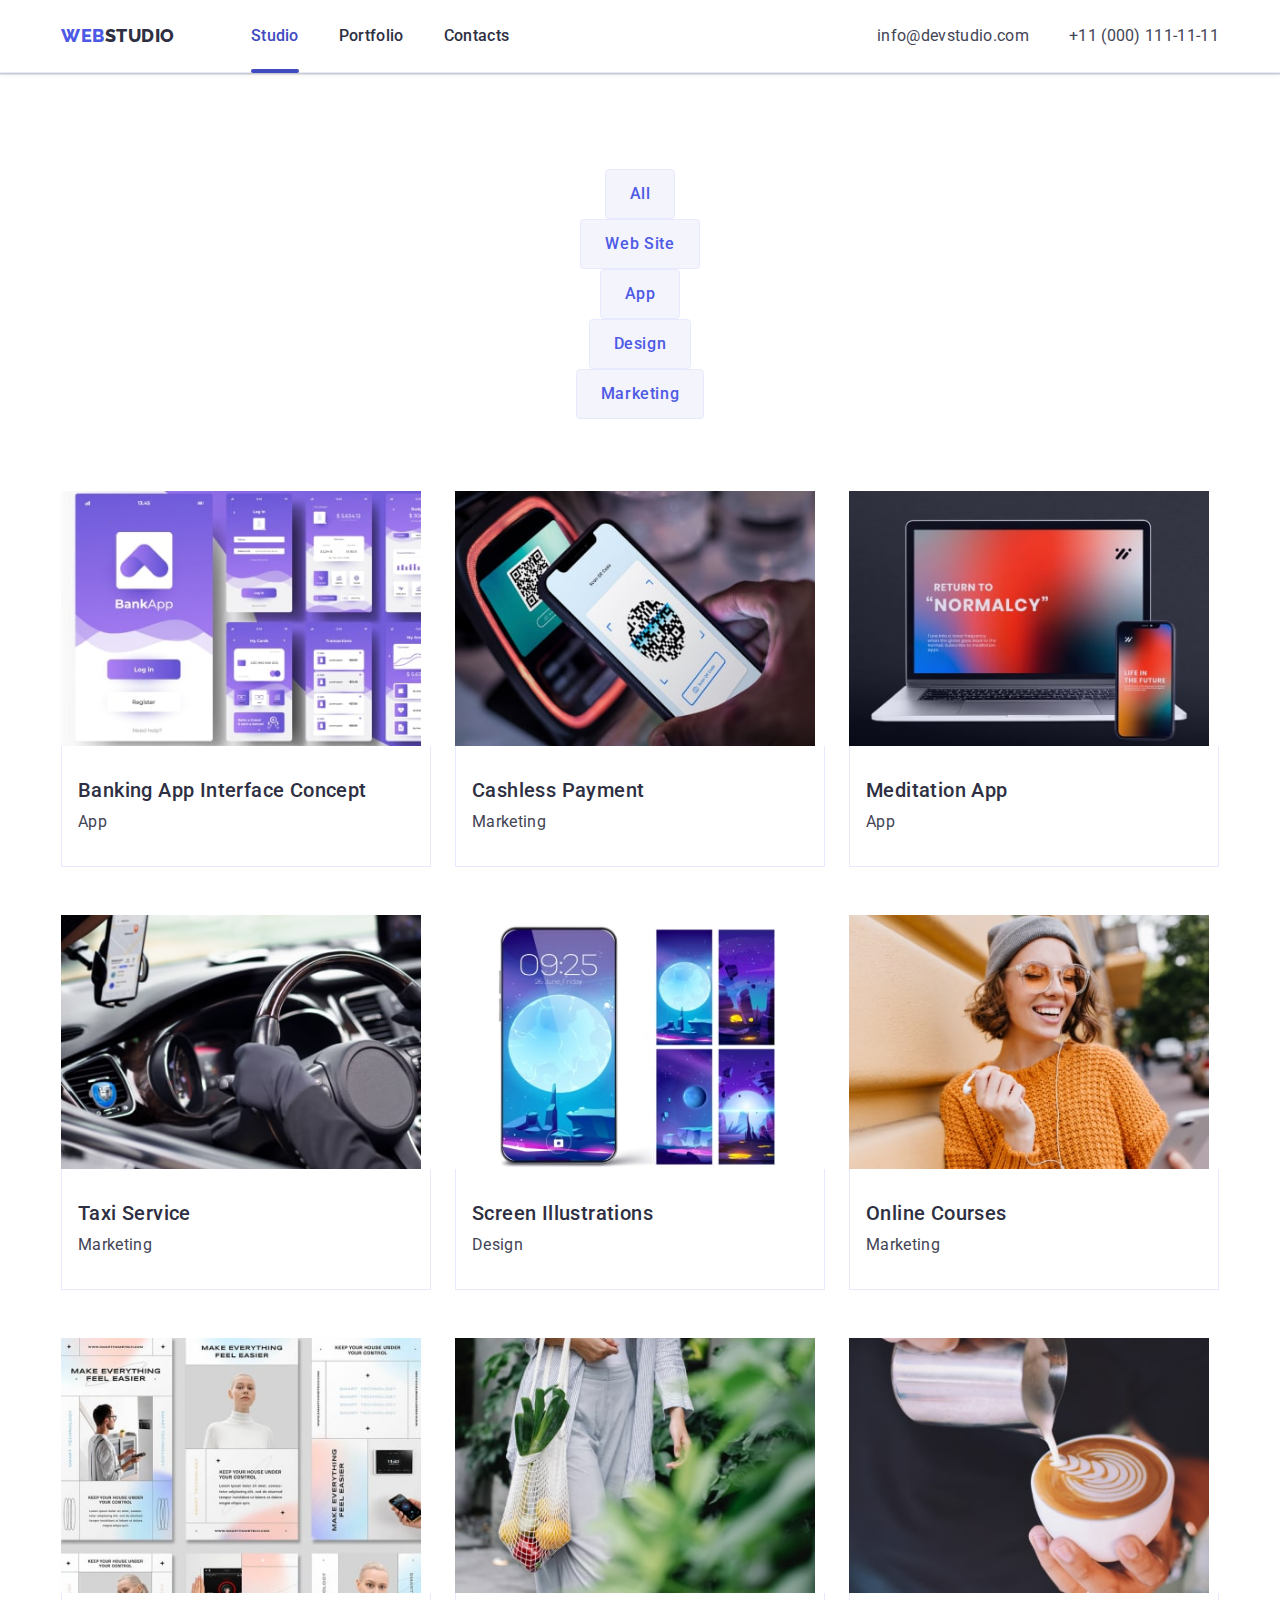
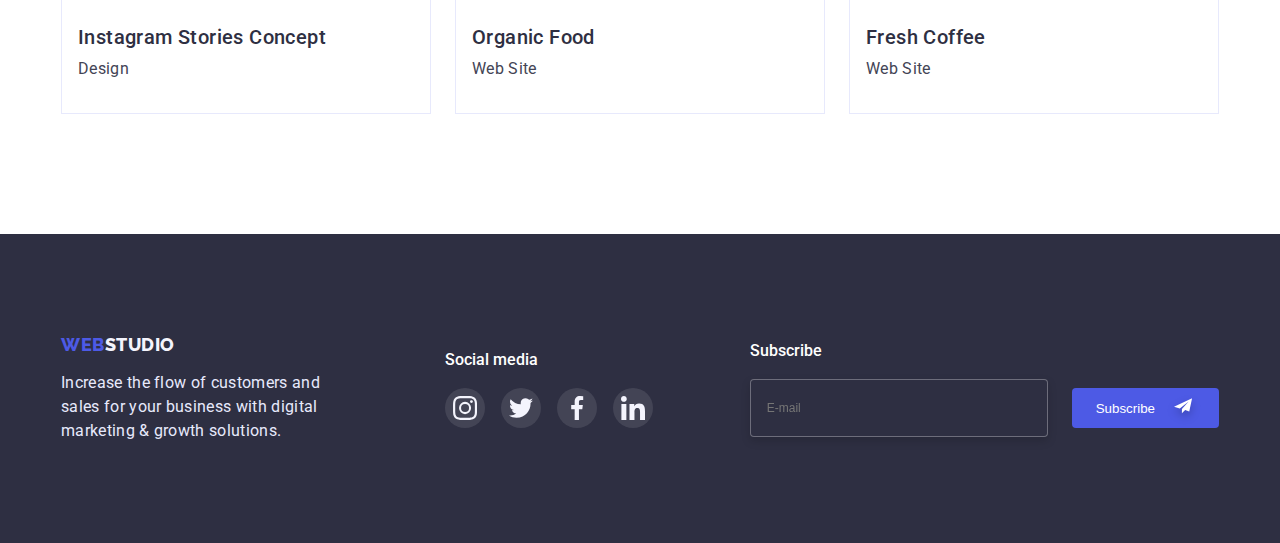
==== commit 69b8e1f8: "2141" ====
--- a/portfolio.html
+++ b/portfolio.html
@@ -18,7 +18,7 @@
 
 </head>
 
-<body>
+<body data-no-scroll>
 <header class="header">
     <div class="container header-container">
         <nav class="header-nav">
@@ -114,14 +114,7 @@
                 <li class="gallery-block">
                     <a class="gallery-tabl link" href="">
                         <div class="cover-photo">
-                        <picture>
-                            <source
-                            srcset="./images/bankingmob-1x.jpg 1x, ./images/bankingmob-2x.jpg 2x,
-                            ./images/bankingtab-1x.jpg 1x, ./images/bankingtab-2x.jpg 2x, ./images/bankingdesk.jpg-1x 1x, 
-                            ./images/bankingdesk.jpg-2x 2x" 
-                            media="(min-width: 1158px)"  />
-                        </picture>
-                        <img class="img" src="./images/img-banking.jpg" alt="banking" width="360" styles />
+                        <img class="img" src="./images/bankingmob-1x.jpg" alt="banking" width="360" styles />
                         <div class="cover-text-container">
                             <p class="cover-text">14 Stylish and User-Friendly App Design Concepts · Task Manager App · Calorie Tracker App ·
                                 Exotic Fruit Ecommerce App · Cloud Storage App</p>
@@ -136,7 +129,7 @@
                 <li class="gallery-block">
                     <a class="gallery-tabl link" href="">
                         <div class="cover-photo">
-                        <img class="img" src="./images/img-cashless.jpg" alt="cashless" width="360" />
+                        <img class="img" src="./images/cashlessmob-1x.jpg" alt="cashless" width="360" />
                         <div class="cover-text-container">
                             <p class="cover-text">14 Stylish and User-Friendly App Design Concepts · Task Manager App · Calorie Tracker App ·
                                 Exotic Fruit Ecommerce App · Cloud Storage App</p>
@@ -151,7 +144,7 @@
                 <li class="gallery-block">
                     <a class="gallery-tabl link" href="">
                         <div class="cover-photo">
-                        <img class="img" src="./images/img-meditaion.jpg" alt="meditaion" width="360" />
+                        <img class="img" src="./images/meditationmob-1x.jpg" alt="meditaion" width="360" />
                         <div class="cover-text-container">
                             <p class="cover-text">14 Stylish and User-Friendly App Design Concepts · Task Manager App · Calorie Tracker App ·
                                 Exotic Fruit Ecommerce App · Cloud Storage App</p>
@@ -166,7 +159,7 @@
                 <li class="gallery-block">   
                     <a class="gallery-tabl link" href="">
                         <div class="cover-photo">
-                        <img class="img" src="./images/img-taxi.jpg" alt="taxi" width="360" />
+                        <img class="img" src="./images/taximob-1x.jpg" alt="taxi" width="360" />
                         <div class="cover-text-container">
                             <p class="cover-text">14 Stylish and User-Friendly App Design Concepts · Task Manager App · Calorie Tracker App ·
                                 Exotic Fruit Ecommerce App · Cloud Storage App</p>
@@ -181,7 +174,7 @@
                 <li class="gallery-block">
                     <a class="gallery-tabl link" href="">
                         <div class="cover-photo">
-                        <img class="img" src="./images/img-screen.jpg" alt="screen" width="360" />
+                        <img class="img" src="./images/screenmob-1x.jpg" alt="screen" width="360" />
                         <div class="cover-text-container">
                             <p class="cover-text">14 Stylish and User-Friendly App Design Concepts · Task Manager App · Calorie Tracker App ·
                                 Exotic Fruit Ecommerce App · Cloud Storage App</p>
@@ -196,7 +189,7 @@
                 <li class="gallery-block">
                     <a class="gallery-tabl link" href="">
                         <div class="cover-photo">
-                        <img class="img" src="./images/img-online.jpg" alt="online" width="360" />
+                        <img class="img" src="./images/onlinemob-1x.jpg" alt="online" width="360" />
                         <div class="cover-text-container">
                             <p class="cover-text">14 Stylish and User-Friendly App Design Concepts · Task Manager App · Calorie Tracker App ·
                                  Exotic Fruit Ecommerce App · Cloud Storage App</p>
@@ -211,7 +204,7 @@
                 <li class="gallery-block">
                     <a class="gallery-tabl link" href="">
                         <div class="cover-photo">
-                        <img class="img" src="./images/img-instagram.jpg" alt="instagram" width="360" />
+                        <img class="img" src="./images/instagrammob-1x.jpg" alt="instagram" width="360" />
                         <div class="cover-text-container">
                             <p class="cover-text">14 Stylish and User-Friendly App Design Concepts · Task Manager App · Calorie Tracker App ·
                                 Exotic Fruit Ecommerce App · Cloud Storage App</p>
@@ -226,7 +219,7 @@
                 <li class="gallery-block">
                     <a class="gallery-tabl link" href="">
                         <div class="cover-photo">
-                        <img class="img" src="./images/img-organic.jpg" alt="organic" width="360" />
+                        <img class="img" src="./images/organicmob-1x.jpg" alt="organic" width="360" />
                         <div class="cover-text-container">
                             <p class="cover-text">14 Stylish and User-Friendly App Design Concepts · Task Manager App · Calorie Tracker App ·
                                 Exotic Fruit Ecommerce App · Cloud Storage App</p>
@@ -241,7 +234,7 @@
                 <li class="gallery-block">
                     <a class="gallery-tabl link" href="">
                         <div class="cover-photo">
-                        <img class="img" src="./images/img-fresh.jpg" alt="fresh" width="360" />
+                        <img class="img" src="./images/freshmob-1x.jpg" alt="fresh" width="360" />
                         <div class="cover-text-container">
                             <p class="cover-text">14 Stylish and User-Friendly App Design Concepts · Task Manager App · Calorie Tracker App ·
                                 Exotic Fruit Ecommerce App · Cloud Storage App</p>
--- a/css/styles.css
+++ b/css/styles.css
@@ -40,6 +40,9 @@
     line-height: 1.5;
     margin: 0;
 }
+.no-scroll {
+    overflow: hidden
+}
 .link {
     text-decoration: none;
 }
@@ -223,8 +226,11 @@
     height: 100%;
     background-color: #ffffff;
     padding: 80px 35px 40px 40px;
-    overflow: auto;
     right: 0;
+    transition: opcity 250ms cubic-bezier(0.4, 0, 0.2, 1), visibility 250ms cubic-bezier(0.4, 0, 0.2, 1);
+}
+.mob-menu .current {
+    color: var(--hover-focus);
 }
 .mob-menu-close {
     background-color: rgba(231, 233, 252, 0.1);
@@ -253,9 +259,6 @@
     text-transform: capitalize;
     color: var(--about-subtitle);   
 }
-.mob-menu-button:is(:hover, :focus) {
-    color: var(--hover-focus);
-}
 .mob-menu-email {
     font-style: normal;
     font-weight: 500;
@@ -274,7 +277,6 @@
     text-transform: capitalize;
     color: #4D5AE5;
     margin-bottom: 48px;
-    white-space: nowrap;
 }
 .mob-social-list {
     display: flex;
@@ -683,7 +685,7 @@
 }
 @media screen and (min-width: 768px) {
     .all-btn {
-        max-width: 263px;
+        max-width: 100%;
         margin: 0 auto;
         justify-content: space-between;
         display: flex;
@@ -709,7 +711,20 @@
     gap: 48px 24px;
 }
 .gallery-block {
-    width: calc((100% - 48px)/3);
+    display: flex;
+    flex-direction: column;
+    gap: 48px 16px;
+}
+@media screen and (min-width: 768px) {
+    .gallery-block {
+        width: calc((100% - 24px)/2);
+    }
+}
+
+@media screen and (min-width: 1158px) {
+    .gallery-block {
+        width: calc((100% - 48px)/3);
+    }
 }
 .gallery-tabl{
     display: block;
@@ -1030,9 +1045,6 @@
     background-color: var(--hover-focus);
     fill: var(--hero-F);
 }
-.no-scroll{
-    overflow: hidden;
-}
 .modal-title{
     font-weight: 500;
     font-size: 16px;
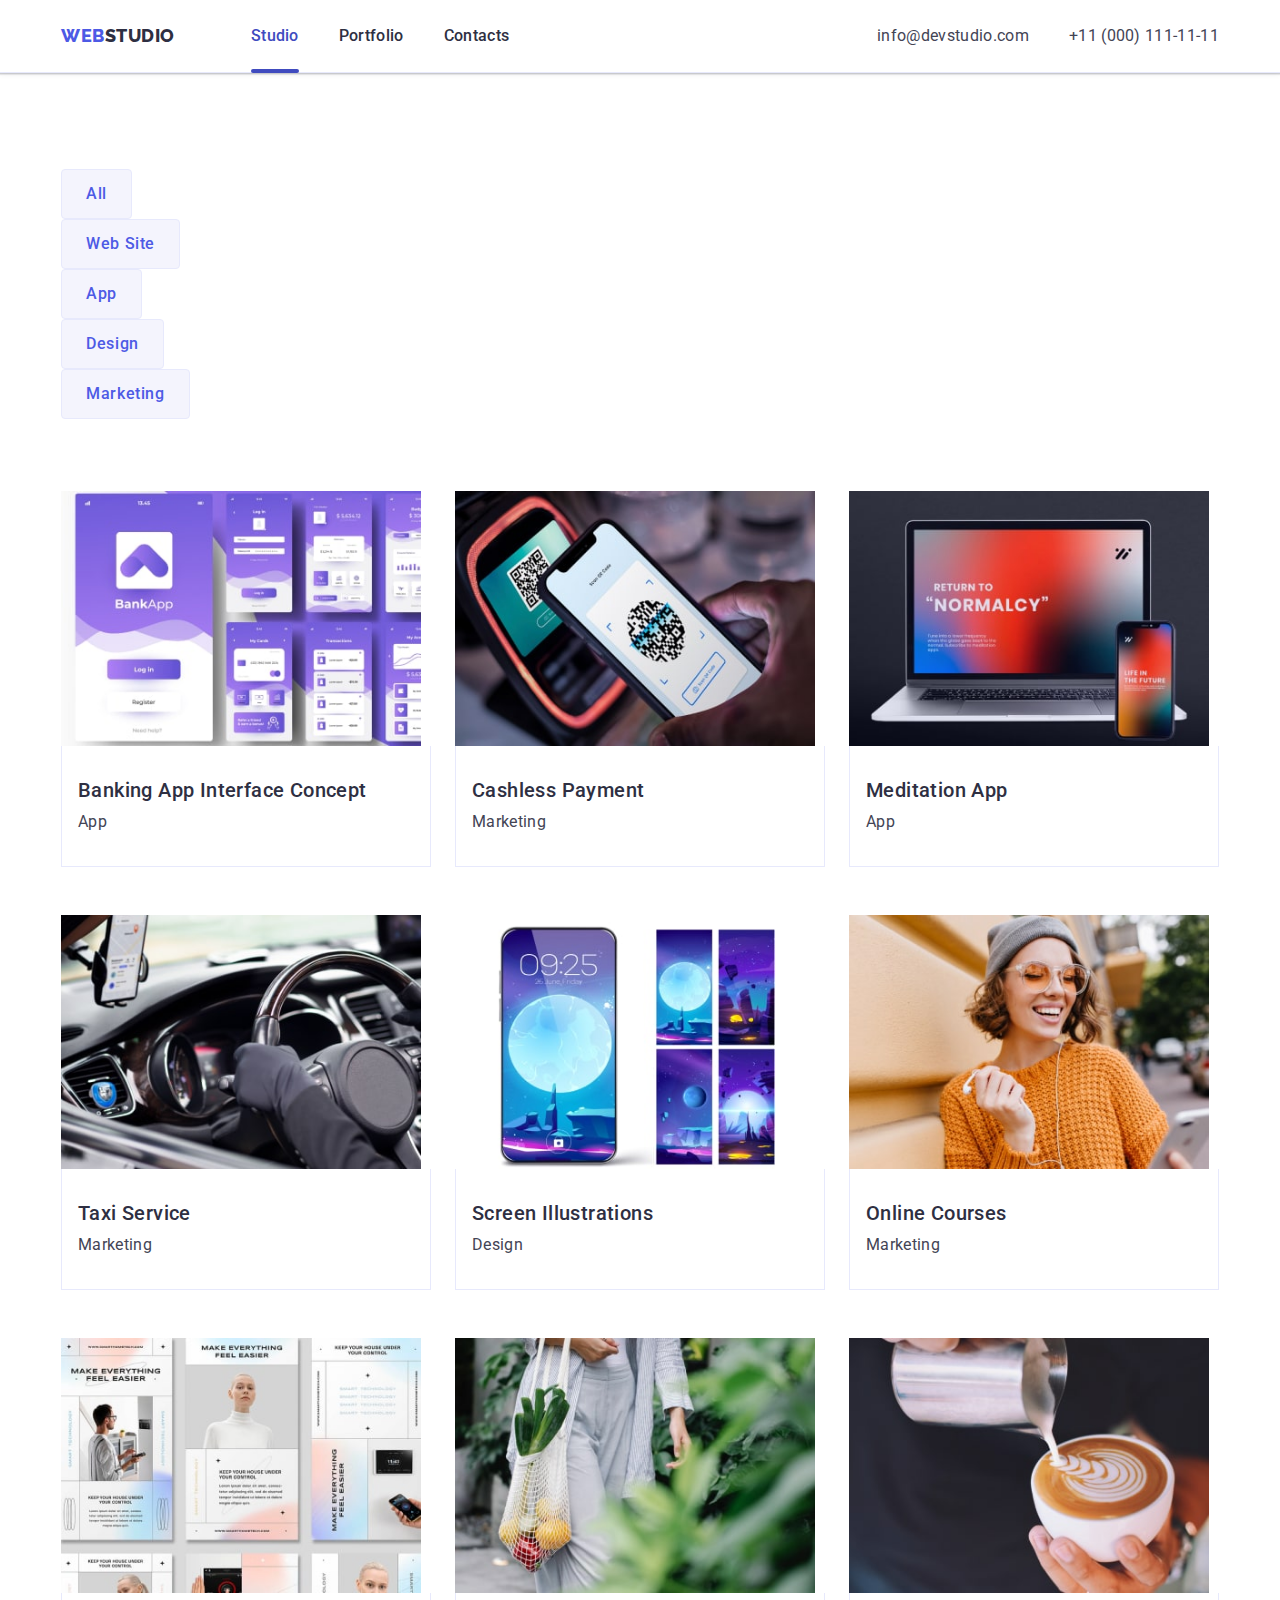
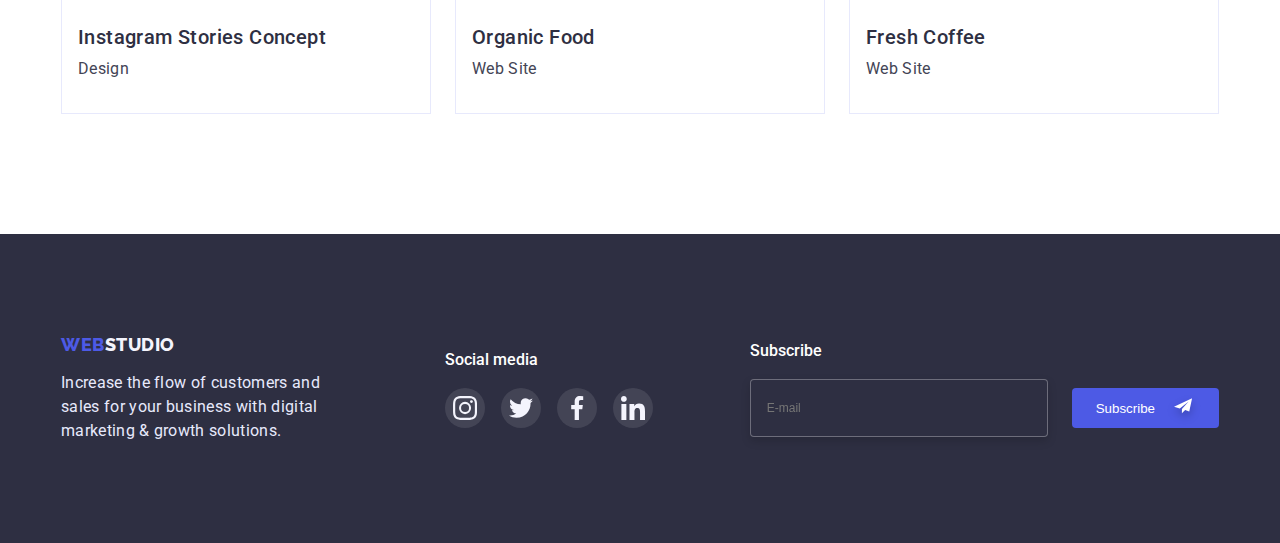
==== commit 65eff915: "2245" ====
--- a/portfolio.html
+++ b/portfolio.html
@@ -4,7 +4,7 @@
 <head>
     <meta charset="UTF-8">
     <meta http-equiv="X-UA-Compatible" content="IE=edge">
-    <meta name="viewport" content="width=device-width, initial-scale=1.0">
+    <meta name="viewport" content="width=device-width, initial-scale=1">
     <title>studio</title>
     <link rel="preconnect" href="https://fonts.googleapis.com">
     <link rel="preconnect" href="https://fonts.gstatic.com" crossorigin>
@@ -15,37 +15,36 @@
         integrity="sha512-wpPYUAdjBVSE4KJnH1VR1HeZfpl1ub8YT/NKx4PuQ5NmX2tKuGu6U/JRp5y+Y8XG2tV+wKQpNHVUX03MfMFn9Q=="
         crossorigin="anonymous" referrerpolicy="no-referrer" />
     <link rel="stylesheet" href="./css/styles.css" />
-
 </head>
 
 <body data-no-scroll>
-<header class="header">
-    <div class="container header-container">
-        <nav class="header-nav">
-            <a class="header-logo link" href="./portfolio.html">Web<span class="header-span">Studio</span></a>
-            <ul class="header-list list">
-                <li class="header-item"><a class="header-button strip link" href="./index.html">Studio</a></li>
-                <li class="header-item"><a class="header-button link" href="./portfolio.html">Portfolio</a></li>
-                <li class="header-item"><a class="header-button link" href="">Contacts</a></li>
-            </ul>
-        </nav>
-        <address class="address list">
-            <ul class="header-address list">
-                <li class="header-email list"><a class="header-email link"
-                        href="mailto:info@devstudio.com">info@devstudio.com</a></li>
-                <li class="header-email list"><a class="header-email link" href="tel:+110001111111">+11 (000)
-                        111-11-11</a></li>
-            </ul>
-        </address>
-
-        <button class="charm-menu" js-open-menu type="button">
-            <svg class="mobile-icon" width="32" height="22">
-                <use href="./images/symbol-defs.svg#icon-menu-hamburger"></use>
-            </svg>
-        </button>
-
-    </div>
-
+
+    <header class="header">
+        <div class="container header-container">
+            <nav class="header-nav">
+                <a class="header-logo link" href="./portfolio.html">Web<span class="header-span">Studio</span></a>
+                <ul class="header-list list">
+                    <li class="header-item"><a class="header-button strip link" href="./index.html">Studio</a></li>
+                    <li class="header-item"><a class="header-button link" href="./portfolio.html">Portfolio</a>
+                    </li>
+                    <li class="header-item"><a class="header-button link" href="">Contacts</a></li>
+                </ul>
+            </nav>
+            <address class="address list">
+                <ul class="header-address list">
+                    <li class="header-email list"><a class="header-email link"
+                            href="mailto:info@devstudio.com">info@devstudio.com</a></li>
+                    <li class="header-email list"><a class="header-email link" href="tel:+110001111111">+11 (000)
+                            111-11-11</a></li>
+                </ul>
+            </address>
+
+            <button class="charm-menu" js-open-menu type="button">
+                <svg class="mobile-icon" width="32" height="22">
+                    <use href="./images/symbol-defs.svg#icon-menu-hamburger"></use>
+                </svg>
+            </button>
+        </div>
     <div class="mob-menu is-hidden" js-menu-container>
         <button class="mob-menu-close" js-close-menu type="button">
             <svg class="mob-menu-close-icon" width="8" height="8">
--- a/css/styles.css
+++ b/css/styles.css
@@ -660,7 +660,6 @@
     padding-top: 96px;
 }
 .menu-btn{
-    justify-content: center;
     margin-bottom: 72px;
     padding: 0px 0px;
     gap: 24px;
@@ -669,11 +668,10 @@
     font-family: 'Roboto', sans-serif;
     cursor: pointer;
     font-weight: 500;
+    flex-wrap: wrap;
     font-size: 16px;
     line-height: 1.5;
-    display: flex;
-    align-items: center;
-    text-align: center;
+    font-style: normal;
     letter-spacing: 0.04em;
     color: var(--all-btn);
     background-color: var(--section-team-background);
@@ -685,10 +683,8 @@
 }
 @media screen and (min-width: 768px) {
     .all-btn {
-        max-width: 100%;
-        margin: 0 auto;
-        justify-content: space-between;
         display: flex;
+        gap: 12px;
     }
 }
 .all-btn:hover {
@@ -720,7 +716,6 @@
         width: calc((100% - 24px)/2);
     }
 }
-
 @media screen and (min-width: 1158px) {
     .gallery-block {
         width: calc((100% - 48px)/3);
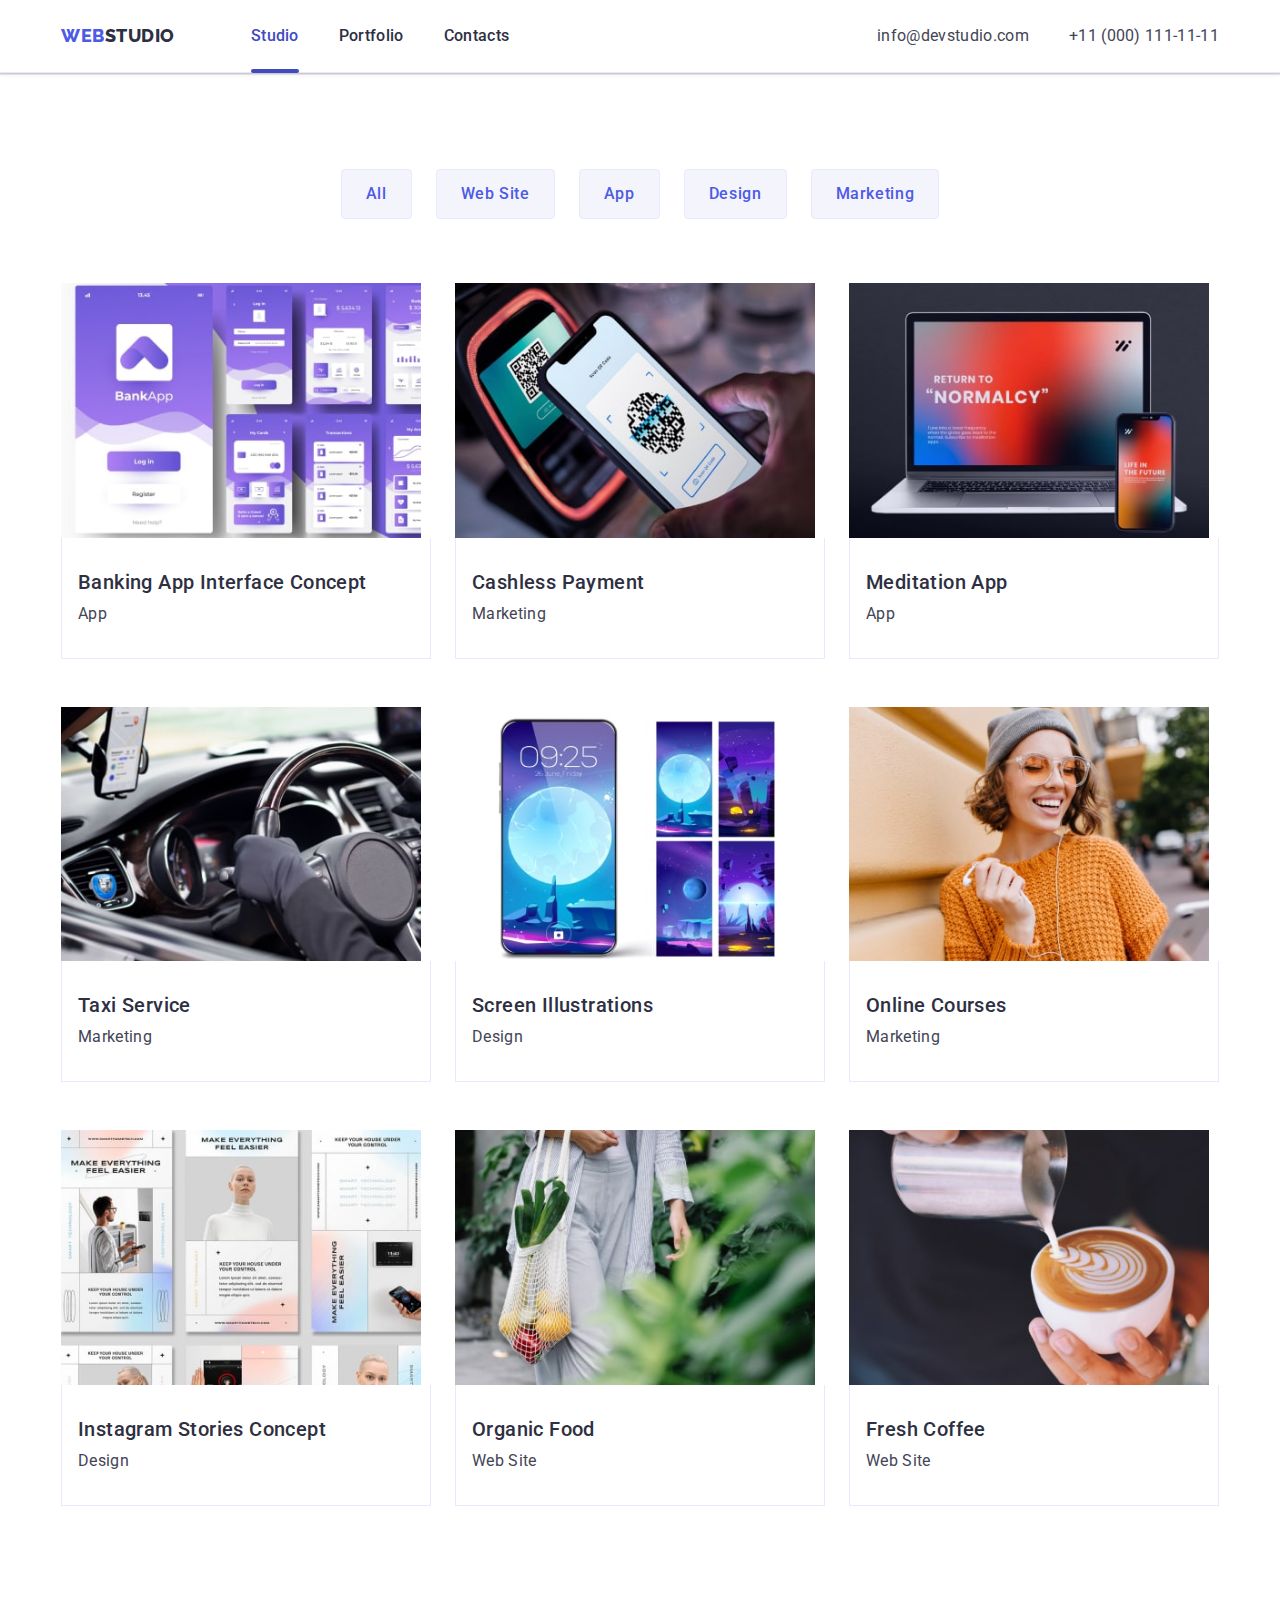
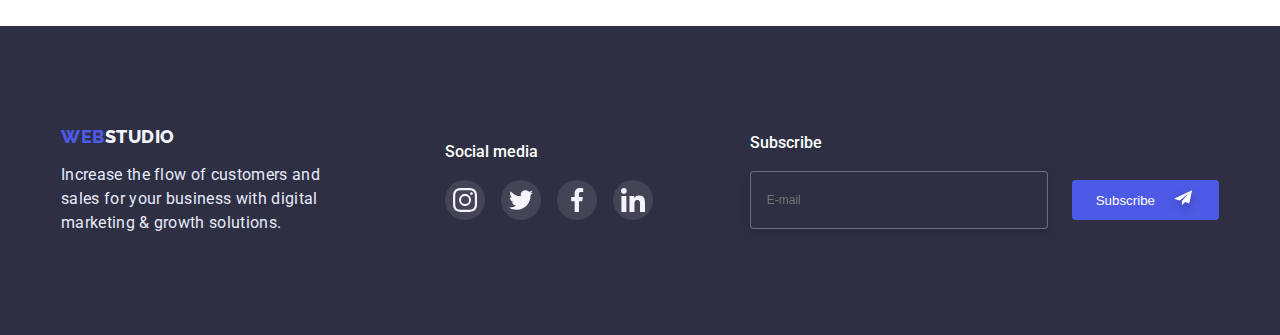
==== commit 9b56d7ac: "2313" ====
--- a/portfolio.html
+++ b/portfolio.html
@@ -38,7 +38,6 @@
                             111-11-11</a></li>
                 </ul>
             </address>
-
             <button class="charm-menu" js-open-menu type="button">
                 <svg class="mobile-icon" width="32" height="22">
                     <use href="./images/symbol-defs.svg#icon-menu-hamburger"></use>
--- a/css/styles.css
+++ b/css/styles.css
@@ -660,9 +660,20 @@
     padding-top: 96px;
 }
 .menu-btn{
-    margin-bottom: 72px;
+    display: flex;
+    flex-wrap: wrap-reverse;
+    margin-bottom: 48px;
     padding: 0px 0px;
     gap: 24px;
+}
+@media screen and (min-width: 768px) {
+    .menu-btn {
+        display: flex;
+        align-items: center;
+        justify-content: center;
+        margin-bottom: 64px;
+        gap: 24px;
+    }
 }
 .all-btn {
     font-family: 'Roboto', sans-serif;
@@ -681,12 +692,7 @@
     gap: 24px;  
     transition: background-color 250ms cubic-bezier(0.4, 0, 0.2, 1), color 250ms cubic-bezier(0.4, 0, 0.2, 1), border 250ms cubic-bezier(0.4, 0, 0.2, 1), box-shadow 250ms cubic-bezier(0.4, 0, 0.2, 1);
 }
-@media screen and (min-width: 768px) {
-    .all-btn {
-        display: flex;
-        gap: 12px;
-    }
-}
+
 .all-btn:hover {
     box-shadow: 0px 3px 1px rgba(0, 0, 0, 0.1), 0px 2px 1px rgba(0, 0, 0, 0.08), 0px 2px 2px rgba(0, 0, 0, 0.12);
     background-color: var(--hover-focus);
